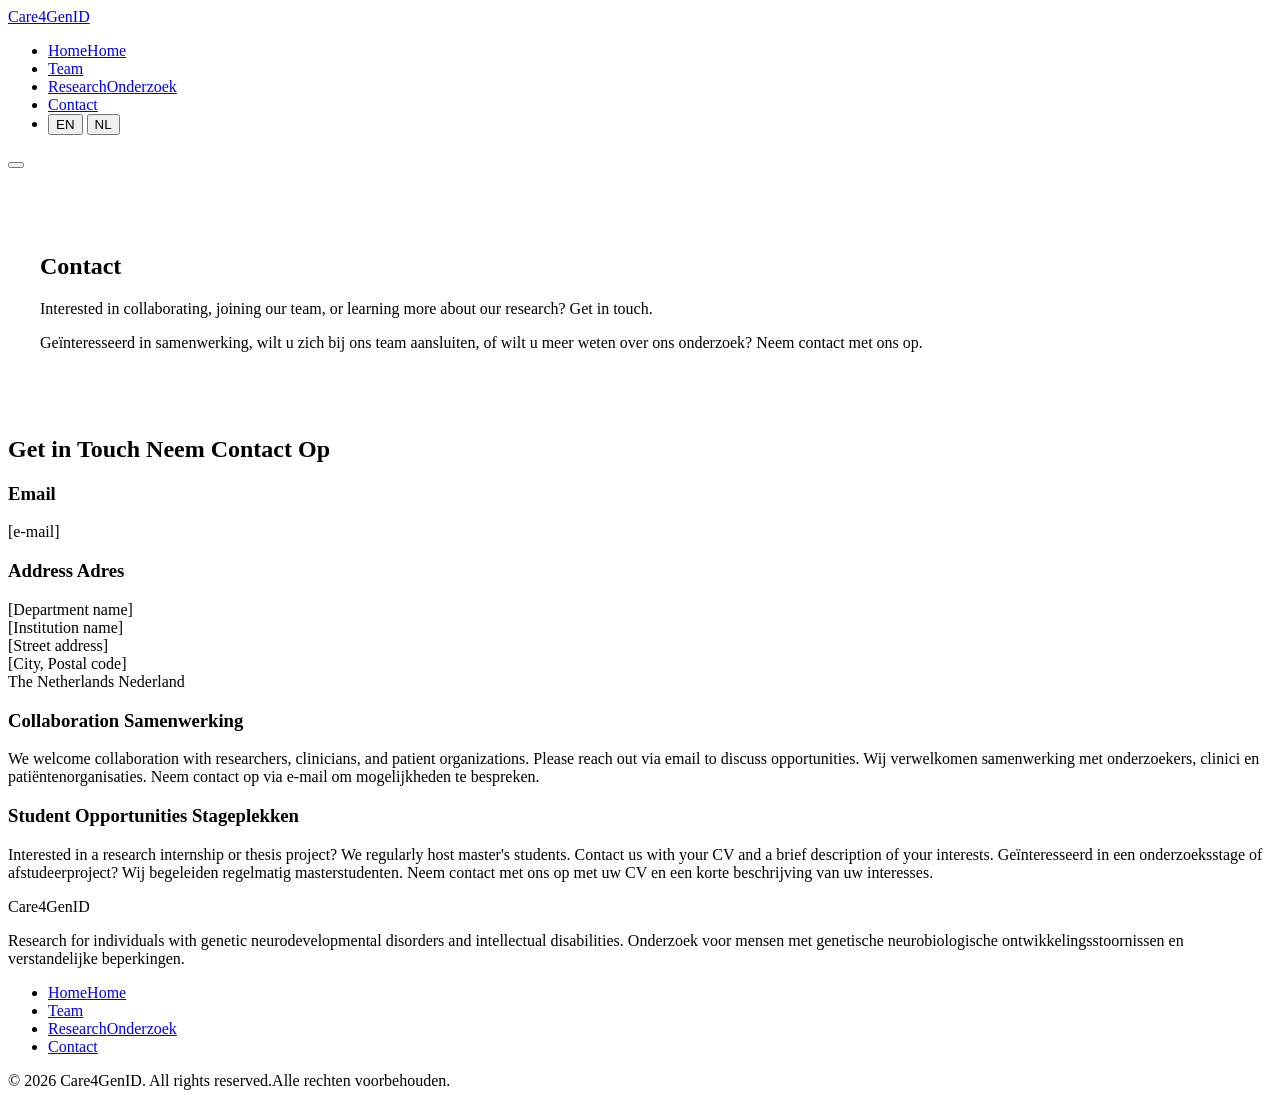
==== contact.html @ 9f11723e "contact.v2.html" ====
<!DOCTYPE html>
<html lang="en">
<head>
  <meta charset="UTF-8">
  <meta name="viewport" content="width=device-width, initial-scale=1.0">
  <title>Contact — Care4GenID</title>
  <link rel="stylesheet" href="style.css">
</head>
<body>

  <!-- NAVIGATION -->
  <nav class="navbar">
    <div class="nav-container">
      <a href="index.html" class="nav-logo">Care4<span>GenID</span></a>
      <ul class="nav-links">
        <li><a href="index.html"><span class="lang-en">Home</span><span class="lang-nl">Home</span></a></li>
        <li><a href="team.html">Team</a></li>
        <li><a href="research.html"><span class="lang-en">Research</span><span class="lang-nl">Onderzoek</span></a></li>
        <li><a href="contact.html" class="active">Contact</a></li>
        <li>
          <div class="lang-switch">
            <button data-lang="en" class="active">EN</button>
            <button data-lang="nl">NL</button>
          </div>
        </li>
      </ul>
      <button class="nav-toggle" aria-label="Toggle menu">
        <span></span><span></span><span></span>
      </button>
    </div>
  </nav>

  <main>
    <!-- HERO -->
    <section class="hero" style="padding: 4rem 2rem 3rem;">
      <div class="hero-content">
        <h1>Contact</h1>
        <p class="lang-en">Interested in collaborating, joining our team, or learning more about our research? Get in touch.</p>
        <p class="lang-nl">Geïnteresseerd in samenwerking, wilt u zich bij ons team aansluiten, of wilt u meer weten over ons onderzoek? Neem contact met ons op.</p>
      </div>
    </section>

    <!-- CONTACT CONTENT -->
    <section class="section">
      <div class="container">
        <div class="contact-grid">

          <!-- Contact details -->
          <div>
            <h2 class="section-title fade-in">
              <span class="lang-en">Get in Touch</span>
              <span class="lang-nl">Neem Contact Op</span>
            </h2>

            <div class="contact-info-block fade-in">
              <h3>Email</h3>
              <p>[e-mail]</p>
            </div>

            <div class="contact-info-block fade-in">
              <h3>
                <span class="lang-en">Address</span>
                <span class="lang-nl">Adres</span>
              </h3>
              <p>
                [Department name]<br>
                [Institution name]<br>
                [Street address]<br>
                [City, Postal code]<br>
                <span class="lang-en">The Netherlands</span>
                <span class="lang-nl">Nederland</span>
              </p>
            </div>

            <div class="contact-info-block fade-in">
              <h3>
                <span class="lang-en">Collaboration</span>
                <span class="lang-nl">Samenwerking</span>
              </h3>
              <p>
                <span class="lang-en">We welcome collaboration with researchers, clinicians, and patient organizations. Please reach out via email to discuss opportunities.</span>
                <span class="lang-nl">Wij verwelkomen samenwerking met onderzoekers, clinici en patiëntenorganisaties. Neem contact op via e-mail om mogelijkheden te bespreken.</span>
              </p>
            </div>

            <div class="contact-info-block fade-in">
              <h3>
                <span class="lang-en">Student Opportunities</span>
                <span class="lang-nl">Stageplekken</span>
              </h3>
              <p>
                <span class="lang-en">Interested in a research internship or thesis project? We regularly host master's students. Contact us with your CV and a brief description of your interests.</span>
                <span class="lang-nl">Geïnteresseerd in een onderzoeksstage of afstudeerproject? Wij begeleiden regelmatig masterstudenten. Neem contact met ons op met uw CV en een korte beschrijving van uw interesses.</span>
              </p>
            </div>
          </div>



        </div>
      </div>
    </section>
  </main>

  <!-- FOOTER -->
  <footer class="footer">
    <div class="footer-content">
      <div>
        <div class="footer-logo">Care4<span>GenID</span></div>
        <p>
          <span class="lang-en">Research for individuals with genetic neurodevelopmental disorders and intellectual disabilities.</span>
          <span class="lang-nl">Onderzoek voor mensen met genetische neurobiologische ontwikkelingsstoornissen en verstandelijke beperkingen.</span>
        </p>
      </div>
      <ul class="footer-links">
        <li><a href="index.html"><span class="lang-en">Home</span><span class="lang-nl">Home</span></a></li>
        <li><a href="team.html">Team</a></li>
        <li><a href="research.html"><span class="lang-en">Research</span><span class="lang-nl">Onderzoek</span></a></li>
        <li><a href="contact.html">Contact</a></li>
      </ul>
    </div>
    <div class="footer-bottom">
      <p>&copy; 2026 Care4GenID. <span class="lang-en">All rights reserved.</span><span class="lang-nl">Alle rechten voorbehouden.</span></p>
    </div>
  </footer>

  <script src="script.js"></script>
</body>
</html>
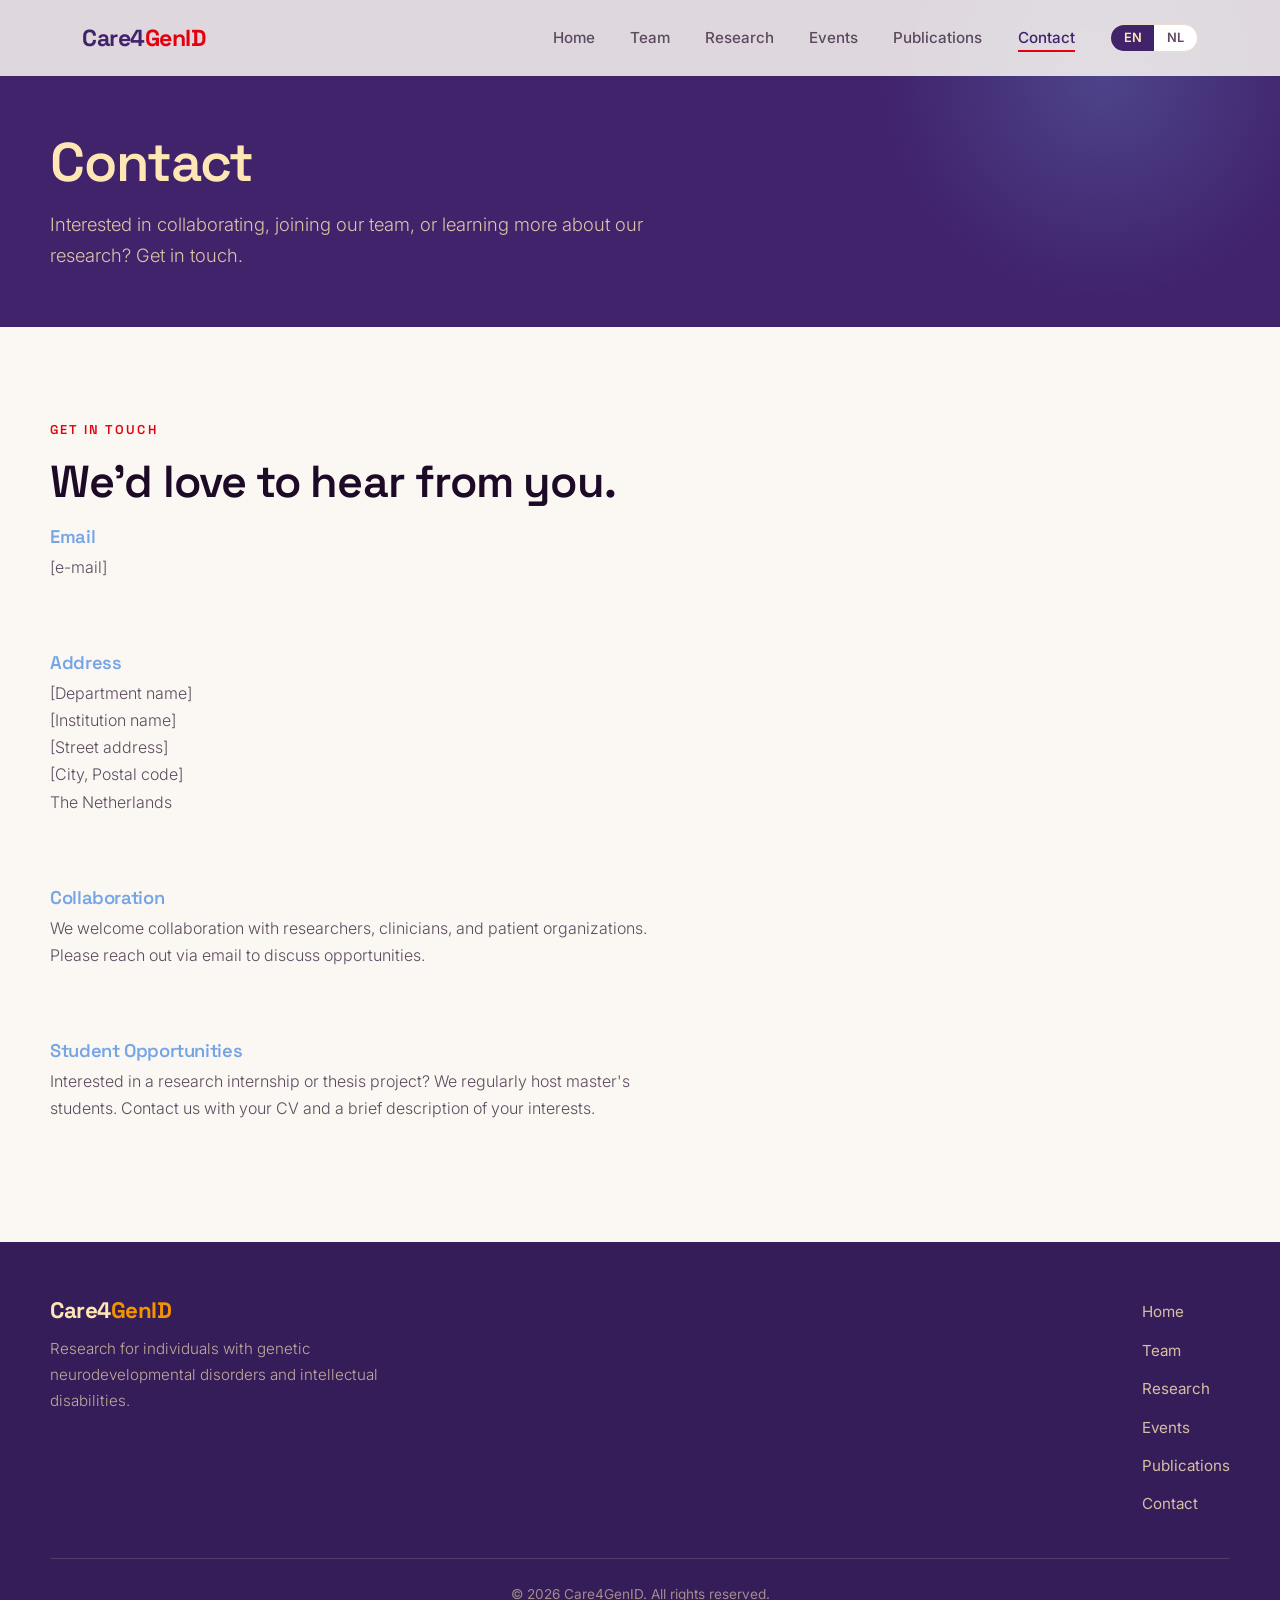
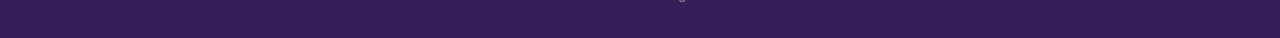
==== commit 025bd529: "Update contact.html" ====
--- a/contact.html
+++ b/contact.html
@@ -13,9 +13,11 @@
     <div class="nav-container">
       <a href="index.html" class="nav-logo">Care4<span>GenID</span></a>
       <ul class="nav-links">
-        <li><a href="index.html"><span class="lang-en">Home</span><span class="lang-nl">Home</span></a></li>
+        <li><a href="index.html">Home</a></li>
         <li><a href="team.html">Team</a></li>
         <li><a href="research.html"><span class="lang-en">Research</span><span class="lang-nl">Onderzoek</span></a></li>
+        <li><a href="events.html"><span class="lang-en">Events</span><span class="lang-nl">Evenementen</span></a></li>
+        <li><a href="publications.html"><span class="lang-en">Publications</span><span class="lang-nl">Publicaties</span></a></li>
         <li><a href="contact.html" class="active">Contact</a></li>
         <li>
           <div class="lang-switch">
@@ -31,8 +33,8 @@
   </nav>
 
   <main>
-    <!-- HERO -->
-    <section class="hero" style="padding: 4rem 2rem 3rem;">
+    <!-- PAGE HERO -->
+    <section class="page-hero">
       <div class="hero-content">
         <h1>Contact</h1>
         <p class="lang-en">Interested in collaborating, joining our team, or learning more about our research? Get in touch.</p>
@@ -43,60 +45,53 @@
     <!-- CONTACT CONTENT -->
     <section class="section">
       <div class="container">
+        <span class="eyebrow-dark lang-en">Get in Touch</span>
+        <span class="eyebrow-dark lang-nl">Neem Contact Op</span>
+        <h2 class="section-title lang-en">We'd love to hear from you.</h2>
+        <h2 class="section-title lang-nl">Wij horen graag van u.</h2>
+
         <div class="contact-grid">
-
-          <!-- Contact details -->
-          <div>
-            <h2 class="section-title fade-in">
-              <span class="lang-en">Get in Touch</span>
-              <span class="lang-nl">Neem Contact Op</span>
-            </h2>
-
-            <div class="contact-info-block fade-in">
-              <h3>Email</h3>
-              <p>[e-mail]</p>
-            </div>
-
-            <div class="contact-info-block fade-in">
-              <h3>
-                <span class="lang-en">Address</span>
-                <span class="lang-nl">Adres</span>
-              </h3>
-              <p>
-                [Department name]<br>
-                [Institution name]<br>
-                [Street address]<br>
-                [City, Postal code]<br>
-                <span class="lang-en">The Netherlands</span>
-                <span class="lang-nl">Nederland</span>
-              </p>
-            </div>
-
-            <div class="contact-info-block fade-in">
-              <h3>
-                <span class="lang-en">Collaboration</span>
-                <span class="lang-nl">Samenwerking</span>
-              </h3>
-              <p>
-                <span class="lang-en">We welcome collaboration with researchers, clinicians, and patient organizations. Please reach out via email to discuss opportunities.</span>
-                <span class="lang-nl">Wij verwelkomen samenwerking met onderzoekers, clinici en patiëntenorganisaties. Neem contact op via e-mail om mogelijkheden te bespreken.</span>
-              </p>
-            </div>
-
-            <div class="contact-info-block fade-in">
-              <h3>
-                <span class="lang-en">Student Opportunities</span>
-                <span class="lang-nl">Stageplekken</span>
-              </h3>
-              <p>
-                <span class="lang-en">Interested in a research internship or thesis project? We regularly host master's students. Contact us with your CV and a brief description of your interests.</span>
-                <span class="lang-nl">Geïnteresseerd in een onderzoeksstage of afstudeerproject? Wij begeleiden regelmatig masterstudenten. Neem contact met ons op met uw CV en een korte beschrijving van uw interesses.</span>
-              </p>
-            </div>
+          <div class="contact-info-block fade-in">
+            <h3>Email</h3>
+            <p>[e-mail]</p>
           </div>
 
+          <div class="contact-info-block fade-in">
+            <h3>
+              <span class="lang-en">Address</span>
+              <span class="lang-nl">Adres</span>
+            </h3>
+            <p>
+              [Department name]<br>
+              [Institution name]<br>
+              [Street address]<br>
+              [City, Postal code]<br>
+              <span class="lang-en">The Netherlands</span>
+              <span class="lang-nl">Nederland</span>
+            </p>
+          </div>
 
+          <div class="contact-info-block fade-in">
+            <h3>
+              <span class="lang-en">Collaboration</span>
+              <span class="lang-nl">Samenwerking</span>
+            </h3>
+            <p>
+              <span class="lang-en">We welcome collaboration with researchers, clinicians, and patient organizations. Please reach out via email to discuss opportunities.</span>
+              <span class="lang-nl">Wij verwelkomen samenwerking met onderzoekers, clinici en patiëntenorganisaties. Neem contact op via e-mail om mogelijkheden te bespreken.</span>
+            </p>
+          </div>
 
+          <div class="contact-info-block fade-in">
+            <h3>
+              <span class="lang-en">Student Opportunities</span>
+              <span class="lang-nl">Stageplekken</span>
+            </h3>
+            <p>
+              <span class="lang-en">Interested in a research internship or thesis project? We regularly host master's students. Contact us with your CV and a brief description of your interests.</span>
+              <span class="lang-nl">Geïnteresseerd in een onderzoeksstage of afstudeerproject? Wij begeleiden regelmatig masterstudenten. Neem contact met ons op met uw CV en een korte beschrijving van uw interesses.</span>
+            </p>
+          </div>
         </div>
       </div>
     </section>
@@ -113,9 +108,11 @@
         </p>
       </div>
       <ul class="footer-links">
-        <li><a href="index.html"><span class="lang-en">Home</span><span class="lang-nl">Home</span></a></li>
+        <li><a href="index.html">Home</a></li>
         <li><a href="team.html">Team</a></li>
         <li><a href="research.html"><span class="lang-en">Research</span><span class="lang-nl">Onderzoek</span></a></li>
+        <li><a href="events.html"><span class="lang-en">Events</span><span class="lang-nl">Evenementen</span></a></li>
+        <li><a href="publications.html"><span class="lang-en">Publications</span><span class="lang-nl">Publicaties</span></a></li>
         <li><a href="contact.html">Contact</a></li>
       </ul>
     </div>
--- a/style.css
+++ b/style.css
@@ -0,0 +1,555 @@
+/* ===== FONTS ===== */
+@import url('https://fonts.googleapis.com/css2?family=Space+Grotesk:wght@400;500;600;700&family=Inter:wght@300;400;500;600&display=swap');
+
+/* ===== VARIABLES ===== */
+:root {
+  --midnight: #40236B;
+  --plum: #351D59;
+  --wine: #4A2D7A;
+  --red: #E6000F;
+  --orange: #F29400;
+  --cream: #FEE7B5;
+  --blue: #75A5E7;
+  --blue-light: #65B5D5;
+
+  --bg: #fbf8f3;
+  --bg-soft: #f4ede2;
+  --surface: #ffffff;
+  --text: #1d0a26;
+  --text-soft: #5c4a5f;
+  --border: #e8ddd0;
+
+  --font-display: 'Space Grotesk', system-ui, sans-serif;
+  --font-body: 'Inter', system-ui, sans-serif;
+  --max-width: 1180px;
+  --nav-height: 76px;
+}
+
+*, *::before, *::after { margin: 0; padding: 0; box-sizing: border-box; }
+html { scroll-behavior: smooth; }
+
+body {
+  font-family: var(--font-body);
+  color: var(--text);
+  background: var(--bg);
+  line-height: 1.7;
+  font-size: 16px;
+  -webkit-font-smoothing: antialiased;
+}
+
+h1, h2, h3, h4, .nav-logo, .footer-logo {
+  font-family: var(--font-display);
+  letter-spacing: -0.02em;
+  line-height: 1.12;
+  font-weight: 600;
+}
+
+/* ===== LANGUAGE TOGGLE VISIBILITY ===== */
+[lang="nl"] .lang-en,
+[lang="en"] .lang-nl { display: none !important; }
+
+/* ===== NAV ===== */
+.navbar {
+  position: fixed;
+  top: 0; left: 0; right: 0;
+  height: var(--nav-height);
+  background: rgba(251, 248, 243, 0.85);
+  backdrop-filter: blur(12px);
+  -webkit-backdrop-filter: blur(12px);
+  border-bottom: 1px solid transparent;
+  z-index: 1000;
+  display: flex;
+  align-items: center;
+  transition: border-color 0.3s ease, background 0.3s ease;
+}
+.navbar.scrolled {
+  border-bottom-color: var(--border);
+}
+.nav-container {
+  max-width: var(--max-width);
+  width: 100%;
+  margin: 0 auto;
+  padding: 0 2rem;
+  display: flex;
+  align-items: center;
+  justify-content: space-between;
+}
+.nav-logo {
+  font-size: 1.45rem;
+  font-weight: 700;
+  color: var(--midnight);
+  text-decoration: none;
+}
+.nav-logo span { color: var(--red); }
+
+.nav-links {
+  display: flex;
+  align-items: center;
+  gap: 2.2rem;
+  list-style: none;
+}
+.nav-links a {
+  text-decoration: none;
+  color: var(--text-soft);
+  font-weight: 500;
+  font-size: 0.95rem;
+  transition: color 0.2s ease;
+  position: relative;
+}
+.nav-links a::after {
+  content: '';
+  position: absolute;
+  bottom: -5px; left: 0;
+  width: 0; height: 2px;
+  background: var(--red);
+  transition: width 0.25s ease;
+}
+.nav-links a:hover,
+.nav-links a.active { color: var(--midnight); }
+.nav-links a.active::after,
+.nav-links a:hover::after { width: 100%; }
+
+.lang-switch {
+  display: inline-flex;
+  border: 1px solid var(--border);
+  border-radius: 999px;
+  overflow: hidden;
+  background: var(--surface);
+}
+.lang-switch button {
+  border: none;
+  background: transparent;
+  padding: 0.35rem 0.8rem;
+  font-family: var(--font-body);
+  font-size: 0.8rem;
+  font-weight: 600;
+  color: var(--text-soft);
+  cursor: pointer;
+  transition: all 0.2s ease;
+}
+.lang-switch button.active {
+  background: var(--midnight);
+  color: var(--cream);
+}
+
+.nav-toggle {
+  display: none;
+  flex-direction: column;
+  gap: 5px;
+  background: none;
+  border: none;
+  cursor: pointer;
+  padding: 6px;
+}
+.nav-toggle span {
+  width: 26px; height: 2px;
+  background: var(--midnight);
+  border-radius: 2px;
+  transition: 0.3s;
+}
+
+/* ===== HERO (dark) ===== */
+.hero {
+  background: var(--midnight);
+  color: var(--cream);
+  padding: calc(var(--nav-height) + 2.5rem) 2rem 3rem;
+  position: relative;
+  overflow: hidden;
+}
+.hero-lead {
+  font-family: var(--font-display);
+  font-size: clamp(1.15rem, 2vw, 1.45rem) !important;
+  font-weight: 600;
+  line-height: 1.4;
+  color: var(--cream) !important;
+  max-width: 52ch;
+  margin-bottom: 1.4rem;
+}
+.hero-lead .accent { color: var(--orange); }
+.hero::before {
+  content: '';
+  position: absolute;
+  top: -30%; right: -10%;
+  width: 600px; height: 600px;
+  background: radial-gradient(circle, rgba(230,0,15,0.3), transparent 65%);
+  pointer-events: none;
+}
+.hero::after {
+  content: '';
+  position: absolute;
+  bottom: -40%; left: -15%;
+  width: 650px; height: 650px;
+  background: radial-gradient(circle, rgba(101,181,213,0.2), transparent 60%);
+  pointer-events: none;
+}
+.hero-content {
+  max-width: var(--max-width);
+  margin: 0 auto;
+  position: relative;
+  z-index: 1;
+}
+.hero h1 {
+  font-size: clamp(2.5rem, 6vw, 4.4rem);
+  font-weight: 700;
+  margin-bottom: 1.5rem;
+  max-width: 16ch;
+}
+.hero h1 .accent { color: var(--orange); }
+.hero p {
+  font-size: clamp(1.05rem, 2vw, 1.3rem);
+  color: rgba(254,231,181,0.82);
+  max-width: 60ch;
+  font-weight: 300;
+}
+.hero .eyebrow {
+  display: inline-block;
+  font-family: var(--font-display);
+  font-size: 0.82rem;
+  font-weight: 600;
+  letter-spacing: 0.16em;
+  text-transform: uppercase;
+  color: var(--orange);
+  margin-bottom: 1.5rem;
+}
+.hero-cta {
+  margin-top: 2.5rem;
+  display: flex;
+  gap: 1rem;
+  flex-wrap: wrap;
+}
+
+/* ===== BUTTONS ===== */
+.btn {
+  display: inline-block;
+  font-family: var(--font-display);
+  font-weight: 600;
+  font-size: 0.95rem;
+  padding: 0.85rem 1.8rem;
+  border-radius: 999px;
+  border: none;
+  cursor: pointer;
+  text-decoration: none;
+  transition: transform 0.2s ease, box-shadow 0.2s ease, background 0.2s ease;
+}
+.btn-primary {
+  background: var(--red);
+  color: #fff;
+}
+.btn-primary:hover {
+  background: var(--orange);
+  transform: translateY(-2px);
+  box-shadow: 0 10px 28px rgba(230,0,15,0.3);
+}
+.btn-ghost {
+  background: transparent;
+  color: var(--cream);
+  border: 1.5px solid rgba(254,231,181,0.4);
+}
+.btn-ghost:hover {
+  border-color: var(--cream);
+  transform: translateY(-2px);
+}
+
+/* ===== SECTIONS ===== */
+.section { padding: 5.5rem 2rem; }
+.section-dark {
+  background: var(--plum);
+  color: var(--cream);
+}
+.container { max-width: var(--max-width); margin: 0 auto; }
+
+.eyebrow-dark {
+  display: inline-block;
+  font-family: var(--font-display);
+  font-size: 0.8rem;
+  font-weight: 600;
+  letter-spacing: 0.16em;
+  text-transform: uppercase;
+  color: var(--red);
+  margin-bottom: 1rem;
+}
+.section-dark .eyebrow-dark { color: var(--orange); }
+
+.section-title {
+  font-size: clamp(1.9rem, 4vw, 2.8rem);
+  font-weight: 600;
+  margin-bottom: 1.2rem;
+  max-width: 22ch;
+}
+.section-intro {
+  font-size: 1.15rem;
+  color: var(--text-soft);
+  max-width: 60ch;
+  font-weight: 300;
+  margin-bottom: 3rem;
+}
+.section-dark .section-intro { color: rgba(254,231,181,0.8); }
+
+/* ===== WHO WE ARE (intro band) ===== */
+.intro-band {
+  background: var(--bg-soft);
+  padding: 5.5rem 2rem;
+}
+.intro-grid {
+  display: grid;
+  grid-template-columns: 0.85fr 1.15fr;
+  gap: 4rem;
+  align-items: start;
+}
+.intro-band .section-title { color: var(--midnight); }
+.intro-lead {
+  font-size: 1.3rem;
+  line-height: 1.6;
+  color: var(--text);
+  font-weight: 400;
+}
+.intro-lead .hl { color: var(--wine); font-weight: 600; }
+.intro-body p { margin-bottom: 1.2rem; color: var(--text-soft); }
+
+/* ===== MISSION (worded statements) ===== */
+.mission-list {
+  display: grid;
+  gap: 0;
+  margin-top: 1rem;
+}
+.mission-item {
+  display: grid;
+  grid-template-columns: auto 1fr;
+  gap: 2rem;
+  padding: 2.2rem 0;
+  border-top: 1px solid rgba(254,231,181,0.18);
+  align-items: baseline;
+}
+.mission-item:last-child { border-bottom: 1px solid rgba(254,231,181,0.18); }
+.mission-num {
+  font-family: var(--font-display);
+  font-size: 1.1rem;
+  font-weight: 600;
+  color: var(--orange);
+}
+.mission-item h3 {
+  font-size: 1.5rem;
+  margin-bottom: 0.6rem;
+  color: var(--cream);
+}
+.mission-item p {
+  color: rgba(254,231,181,0.78);
+  font-weight: 300;
+  max-width: 60ch;
+}
+
+/* ===== RESEARCH THEME CARDS ===== */
+.theme-grid {
+  display: grid;
+  grid-template-columns: repeat(auto-fit, minmax(280px, 1fr));
+  gap: 1.8rem;
+}
+.theme-card {
+  background: var(--surface);
+  border: 1px solid var(--border);
+  border-radius: 18px;
+  overflow: hidden;
+  transition: transform 0.3s ease, box-shadow 0.3s ease, border-color 0.3s ease;
+}
+.theme-card:hover {
+  transform: translateY(-6px);
+  box-shadow: 0 18px 44px rgba(64,35,107,0.12);
+  border-color: transparent;
+}
+.theme-art {
+  height: 170px;
+  width: 100%;
+  display: block;
+}
+.theme-body { padding: 1.6rem 1.7rem 1.9rem; }
+.theme-body h3 {
+  font-size: 1.3rem;
+  margin-bottom: 0.7rem;
+  color: var(--midnight);
+}
+.theme-body p {
+  color: var(--text-soft);
+  font-size: 0.97rem;
+  font-weight: 300;
+}
+
+/* ===== GENERIC PAGE HERO (smaller) ===== */
+.page-hero {
+  background: var(--midnight);
+  color: var(--cream);
+  padding: calc(var(--nav-height) + 3.5rem) 2rem 3.5rem;
+  position: relative;
+  overflow: hidden;
+}
+.page-hero::before {
+  content: '';
+  position: absolute;
+  top: -50%; right: -5%;
+  width: 480px; height: 480px;
+  background: radial-gradient(circle, rgba(117,165,231,0.25), transparent 65%);
+  pointer-events: none;
+}
+.page-hero .hero-content { position: relative; z-index: 1; }
+.page-hero h1 {
+  font-size: clamp(2.2rem, 5vw, 3.4rem);
+  margin-bottom: 1rem;
+}
+.page-hero p {
+  font-size: 1.15rem;
+  color: rgba(254,231,181,0.82);
+  max-width: 58ch;
+  font-weight: 300;
+}
+
+/* ===== TEAM ===== */
+.team-grid {
+  display: grid;
+  grid-template-columns: repeat(auto-fit, minmax(220px, 1fr));
+  gap: 2rem;
+}
+.team-card {
+  text-align: center;
+}
+.team-avatar {
+  width: 130px; height: 130px;
+  margin: 0 auto 1.2rem;
+  border-radius: 50%;
+  background: linear-gradient(135deg, var(--midnight), var(--blue));
+  display: flex;
+  align-items: center;
+  justify-content: center;
+  font-family: var(--font-display);
+  font-size: 2.3rem;
+  font-weight: 600;
+  color: var(--cream);
+}
+.team-card h3 { font-size: 1.25rem; color: var(--midnight); margin-bottom: 0.3rem; }
+.team-role { color: var(--red); font-weight: 500; font-size: 0.95rem; margin-bottom: 0.6rem; }
+.team-card p { color: var(--text-soft); font-size: 0.92rem; font-weight: 300; }
+
+/* ===== RESEARCH PAGE DETAIL ROWS ===== */
+.research-row {
+  display: grid;
+  grid-template-columns: 220px 1fr;
+  gap: 3rem;
+  padding: 3rem 0;
+  border-top: 1px solid var(--border);
+  align-items: center;
+}
+.research-row:first-of-type { border-top: none; }
+.research-row .r-art {
+  width: 100%;
+  height: 180px;
+  border-radius: 16px;
+}
+.research-row h3 { font-size: 1.55rem; color: var(--midnight); margin-bottom: 0.8rem; }
+.research-row p { color: var(--text-soft); font-weight: 300; }
+
+/* ===== CONTACT ===== */
+.contact-grid {
+  display: grid;
+  grid-template-columns: 1fr;
+  gap: 2.5rem;
+  max-width: 640px;
+}
+.contact-info-block { margin-bottom: 2rem; }
+.contact-info-block h3 {
+  font-size: 1.15rem;
+  color: var(--blue);
+  margin-bottom: 0.4rem;
+}
+.contact-info-block p { color: var(--text-soft); font-weight: 300; }
+.contact-info-block a { color: var(--red); text-decoration: none; }
+.contact-info-block a:hover { text-decoration: underline; }
+
+/* ===== CTA BAND ===== */
+.cta-band {
+  background: var(--midnight);
+  color: var(--cream);
+  text-align: center;
+  padding: 5rem 2rem;
+  position: relative;
+  overflow: hidden;
+}
+.cta-band::before {
+  content: '';
+  position: absolute;
+  top: 50%; left: 50%;
+  transform: translate(-50%,-50%);
+  width: 700px; height: 700px;
+  background: radial-gradient(circle, rgba(242,148,0,0.15), transparent 60%);
+  pointer-events: none;
+}
+.cta-band .container { position: relative; z-index: 1; }
+.cta-band h2 { font-size: clamp(1.8rem, 4vw, 2.6rem); margin-bottom: 1rem; }
+.cta-band p { color: rgba(254,231,181,0.8); max-width: 50ch; margin: 0 auto 2rem; font-weight: 300; }
+
+/* ===== FOOTER ===== */
+.footer {
+  background: var(--plum);
+  color: var(--cream);
+  padding: 3.5rem 2rem 2rem;
+}
+.footer-content {
+  max-width: var(--max-width);
+  margin: 0 auto;
+  display: flex;
+  justify-content: space-between;
+  gap: 3rem;
+  flex-wrap: wrap;
+  padding-bottom: 2.5rem;
+  border-bottom: 1px solid rgba(254,231,181,0.15);
+}
+.footer-logo { font-size: 1.4rem; font-weight: 700; margin-bottom: 0.8rem; }
+.footer-logo span { color: var(--orange); }
+.footer-content > div:first-child p {
+  color: rgba(254,231,181,0.7);
+  max-width: 40ch;
+  font-weight: 300;
+  font-size: 0.95rem;
+}
+.footer-links { list-style: none; display: flex; flex-direction: column; gap: 0.7rem; }
+.footer-links a {
+  color: rgba(254,231,181,0.8);
+  text-decoration: none;
+  font-size: 0.95rem;
+  transition: color 0.2s ease;
+}
+.footer-links a:hover { color: var(--orange); }
+.footer-bottom {
+  max-width: var(--max-width);
+  margin: 0 auto;
+  padding-top: 1.5rem;
+  text-align: center;
+}
+.footer-bottom p { color: rgba(254,231,181,0.55); font-size: 0.85rem; }
+
+/* ===== FADE-IN ===== */
+.fade-in {
+  opacity: 0;
+  transform: translateY(24px);
+  transition: opacity 0.6s ease, transform 0.6s ease;
+}
+.fade-in.visible { opacity: 1; transform: translateY(0); }
+
+/* ===== RESPONSIVE ===== */
+@media (max-width: 860px) {
+  .nav-links {
+    position: fixed;
+    top: var(--nav-height); left: 0; right: 0;
+    background: var(--surface);
+    flex-direction: column;
+    align-items: flex-start;
+    gap: 1.4rem;
+    padding: 2rem;
+    border-bottom: 1px solid var(--border);
+    transform: translateY(-120%);
+    transition: transform 0.3s ease;
+  }
+  .nav-links.open { transform: translateY(0); }
+  .nav-toggle { display: flex; }
+  .intro-grid { grid-template-columns: 1fr; gap: 2.5rem; }
+  .research-row { grid-template-columns: 1fr; gap: 1.5rem; }
+  .research-row .r-art { height: 150px; }
+  .mission-item { grid-template-columns: 1fr; gap: 0.5rem; }
+}
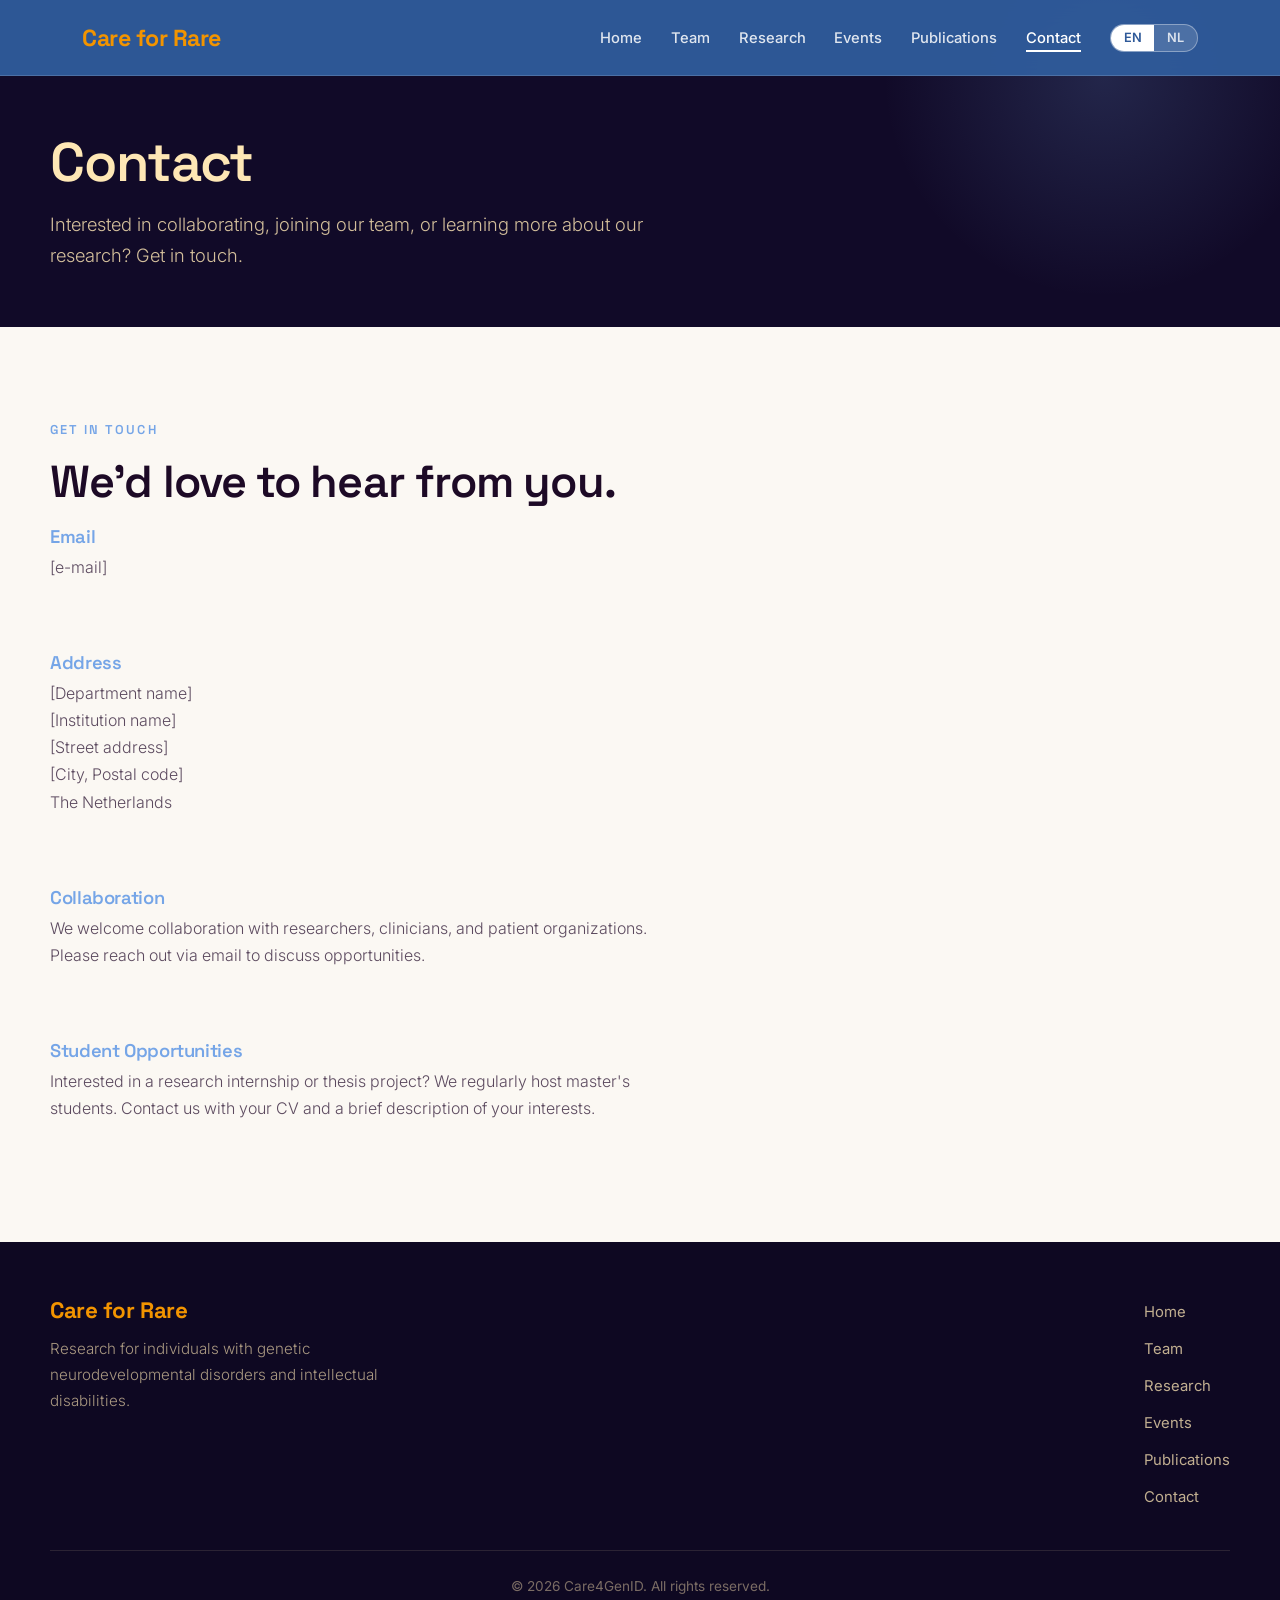
==== commit 86628a9d: "Update contact.html" ====
--- a/contact.html
+++ b/contact.html
@@ -11,7 +11,7 @@
   <!-- NAVIGATION -->
   <nav class="navbar">
     <div class="nav-container">
-      <a href="index.html" class="nav-logo">Care4<span>GenID</span></a>
+      <a href="index.html" class="nav-logo"><span class="lang-en">Care for <span class="accent">Rare</span></span><span class="lang-nl">Zorg voor <span class="accent">zeldzaam</span></span></a>
       <ul class="nav-links">
         <li><a href="index.html">Home</a></li>
         <li><a href="team.html">Team</a></li>
@@ -101,7 +101,7 @@
   <footer class="footer">
     <div class="footer-content">
       <div>
-        <div class="footer-logo">Care4<span>GenID</span></div>
+        <div class="footer-logo"><span class="lang-en">Care for <span class="accent">Rare</span></span><span class="lang-nl">Zorg voor <span class="accent">zeldzaam</span></span></div>
         <p>
           <span class="lang-en">Research for individuals with genetic neurodevelopmental disorders and intellectual disabilities.</span>
           <span class="lang-nl">Onderzoek voor mensen met genetische neurobiologische ontwikkelingsstoornissen en verstandelijke beperkingen.</span>
--- a/style.css
+++ b/style.css
@@ -3,9 +3,9 @@
 
 /* ===== VARIABLES ===== */
 :root {
-  --midnight: #40236B;
-  --plum: #351D59;
-  --wine: #4A2D7A;
+  --midnight: #110A28;
+  --plum: #0E0822;
+  --wine: #1C1040;
   --red: #E6000F;
   --orange: #F29400;
   --cream: #FEE7B5;
@@ -53,17 +53,17 @@
   position: fixed;
   top: 0; left: 0; right: 0;
   height: var(--nav-height);
-  background: rgba(251, 248, 243, 0.85);
+  background: rgba(47, 90, 153, 0.97);
   backdrop-filter: blur(12px);
   -webkit-backdrop-filter: blur(12px);
-  border-bottom: 1px solid transparent;
+  border-bottom: 1px solid rgba(255,255,255,0.15);
   z-index: 1000;
   display: flex;
   align-items: center;
   transition: border-color 0.3s ease, background 0.3s ease;
 }
 .navbar.scrolled {
-  border-bottom-color: var(--border);
+  border-bottom-color: rgba(255,255,255,0.25);
 }
 .nav-container {
   max-width: var(--max-width);
@@ -77,22 +77,22 @@
 .nav-logo {
   font-size: 1.45rem;
   font-weight: 700;
-  color: var(--midnight);
+  color: #fff;
   text-decoration: none;
 }
-.nav-logo span { color: var(--red); }
+.nav-logo span { color: var(--orange); }
 
 .nav-links {
   display: flex;
   align-items: center;
-  gap: 2.2rem;
+  gap: 1.8rem;
   list-style: none;
 }
 .nav-links a {
   text-decoration: none;
-  color: var(--text-soft);
+  color: rgba(255,255,255,0.85);
   font-weight: 500;
-  font-size: 0.95rem;
+  font-size: 0.92rem;
   transition: color 0.2s ease;
   position: relative;
 }
@@ -101,20 +101,20 @@
   position: absolute;
   bottom: -5px; left: 0;
   width: 0; height: 2px;
-  background: var(--red);
+  background: #fff;
   transition: width 0.25s ease;
 }
 .nav-links a:hover,
-.nav-links a.active { color: var(--midnight); }
+.nav-links a.active { color: #fff; }
 .nav-links a.active::after,
 .nav-links a:hover::after { width: 100%; }
 
 .lang-switch {
   display: inline-flex;
-  border: 1px solid var(--border);
+  border: 1px solid rgba(255,255,255,0.35);
   border-radius: 999px;
   overflow: hidden;
-  background: var(--surface);
+  background: rgba(255,255,255,0.15);
 }
 .lang-switch button {
   border: none;
@@ -123,13 +123,13 @@
   font-family: var(--font-body);
   font-size: 0.8rem;
   font-weight: 600;
-  color: var(--text-soft);
+  color: rgba(255,255,255,0.8);
   cursor: pointer;
   transition: all 0.2s ease;
 }
 .lang-switch button.active {
-  background: var(--midnight);
-  color: var(--cream);
+  background: #fff;
+  color: #2F5A99;
 }
 
 .nav-toggle {
@@ -143,7 +143,7 @@
 }
 .nav-toggle span {
   width: 26px; height: 2px;
-  background: var(--midnight);
+  background: #fff;
   border-radius: 2px;
   transition: 0.3s;
 }
@@ -171,7 +171,7 @@
   position: absolute;
   top: -30%; right: -10%;
   width: 600px; height: 600px;
-  background: radial-gradient(circle, rgba(230,0,15,0.3), transparent 65%);
+  background: radial-gradient(circle, rgba(117,165,231,0.2), transparent 65%);
   pointer-events: none;
 }
 .hero::after {
@@ -179,7 +179,7 @@
   position: absolute;
   bottom: -40%; left: -15%;
   width: 650px; height: 650px;
-  background: radial-gradient(circle, rgba(101,181,213,0.2), transparent 60%);
+  background: radial-gradient(circle, rgba(101,181,213,0.15), transparent 60%);
   pointer-events: none;
 }
 .hero-content {
@@ -238,7 +238,7 @@
 .btn-primary:hover {
   background: var(--orange);
   transform: translateY(-2px);
-  box-shadow: 0 10px 28px rgba(230,0,15,0.3);
+  box-shadow: 0 10px 28px rgba(230,0,15,0.25);
 }
 .btn-ghost {
   background: transparent;
@@ -247,6 +247,16 @@
 }
 .btn-ghost:hover {
   border-color: var(--cream);
+  transform: translateY(-2px);
+}
+.btn-outline {
+  background: transparent;
+  color: var(--blue);
+  border: 1.5px solid var(--blue);
+}
+.btn-outline:hover {
+  background: var(--blue);
+  color: #fff;
   transform: translateY(-2px);
 }
 
@@ -265,7 +275,7 @@
   font-weight: 600;
   letter-spacing: 0.16em;
   text-transform: uppercase;
-  color: var(--red);
+  color: var(--blue);
   margin-bottom: 1rem;
 }
 .section-dark .eyebrow-dark { color: var(--orange); }
@@ -303,8 +313,58 @@
   color: var(--text);
   font-weight: 400;
 }
-.intro-lead .hl { color: var(--wine); font-weight: 600; }
+.intro-lead .hl { color: var(--blue); font-weight: 600; }
 .intro-body p { margin-bottom: 1.2rem; color: var(--text-soft); }
+
+/* ===== RESEARCH THEME CARDS (home + research page) ===== */
+.theme-grid {
+  display: grid;
+  grid-template-columns: repeat(auto-fit, minmax(240px, 1fr));
+  gap: 1.8rem;
+  margin-top: 2.5rem;
+}
+.theme-card {
+  background: var(--surface);
+  border: 1px solid var(--border);
+  border-radius: 18px;
+  padding: 2rem 1.7rem 2.2rem;
+  text-align: center;
+  transition: transform 0.3s ease, box-shadow 0.3s ease, border-color 0.3s ease;
+}
+.theme-card:hover {
+  transform: translateY(-6px);
+  box-shadow: 0 18px 44px rgba(17,10,40,0.10);
+  border-color: transparent;
+}
+.theme-icon {
+  font-size: 2.8rem;
+  margin-bottom: 1rem;
+  display: block;
+}
+.theme-card h3 {
+  font-size: 1.15rem;
+  margin-bottom: 0.6rem;
+  color: var(--midnight);
+}
+.theme-card p {
+  color: var(--text-soft);
+  font-size: 0.93rem;
+  font-weight: 300;
+}
+.theme-card .tag {
+  display: inline-block;
+  font-size: 0.72rem;
+  font-weight: 600;
+  letter-spacing: 0.06em;
+  text-transform: uppercase;
+  padding: 0.25rem 0.7rem;
+  border-radius: 999px;
+  margin-top: 0.8rem;
+}
+.tag-blue { background: rgba(117,165,231,0.15); color: var(--blue); }
+.tag-orange { background: rgba(242,148,0,0.15); color: var(--orange); }
+.tag-red { background: rgba(230,0,15,0.12); color: var(--red); }
+.tag-teal { background: rgba(101,181,213,0.15); color: var(--blue-light); }
 
 /* ===== MISSION (worded statements) ===== */
 .mission-list {
@@ -338,41 +398,6 @@
   max-width: 60ch;
 }
 
-/* ===== RESEARCH THEME CARDS ===== */
-.theme-grid {
-  display: grid;
-  grid-template-columns: repeat(auto-fit, minmax(280px, 1fr));
-  gap: 1.8rem;
-}
-.theme-card {
-  background: var(--surface);
-  border: 1px solid var(--border);
-  border-radius: 18px;
-  overflow: hidden;
-  transition: transform 0.3s ease, box-shadow 0.3s ease, border-color 0.3s ease;
-}
-.theme-card:hover {
-  transform: translateY(-6px);
-  box-shadow: 0 18px 44px rgba(64,35,107,0.12);
-  border-color: transparent;
-}
-.theme-art {
-  height: 170px;
-  width: 100%;
-  display: block;
-}
-.theme-body { padding: 1.6rem 1.7rem 1.9rem; }
-.theme-body h3 {
-  font-size: 1.3rem;
-  margin-bottom: 0.7rem;
-  color: var(--midnight);
-}
-.theme-body p {
-  color: var(--text-soft);
-  font-size: 0.97rem;
-  font-weight: 300;
-}
-
 /* ===== GENERIC PAGE HERO (smaller) ===== */
 .page-hero {
   background: var(--midnight);
@@ -386,7 +411,7 @@
   position: absolute;
   top: -50%; right: -5%;
   width: 480px; height: 480px;
-  background: radial-gradient(circle, rgba(117,165,231,0.25), transparent 65%);
+  background: radial-gradient(circle, rgba(117,165,231,0.18), transparent 65%);
   pointer-events: none;
 }
 .page-hero .hero-content { position: relative; z-index: 1; }
@@ -401,6 +426,57 @@
   font-weight: 300;
 }
 
+/* ===== RESEARCH PAGE DETAIL ROWS ===== */
+.research-row {
+  display: grid;
+  grid-template-columns: 100px 1fr;
+  gap: 2.5rem;
+  padding: 3rem 0;
+  border-top: 1px solid var(--border);
+  align-items: start;
+}
+.research-row:first-of-type { border-top: none; }
+.research-icon {
+  width: 90px;
+  height: 90px;
+  border-radius: 20px;
+  display: flex;
+  align-items: center;
+  justify-content: center;
+  font-size: 2.6rem;
+  flex-shrink: 0;
+}
+.research-icon.bg-blue { background: rgba(117,165,231,0.15); }
+.research-icon.bg-orange { background: rgba(242,148,0,0.13); }
+.research-icon.bg-red { background: rgba(230,0,15,0.10); }
+.research-icon.bg-teal { background: rgba(101,181,213,0.13); }
+.research-row h3 { font-size: 1.45rem; color: var(--midnight); margin-bottom: 0.7rem; }
+.research-row p { color: var(--text-soft); font-weight: 300; margin-bottom: 0.6rem; }
+
+/* ===== TRIALS LIST ===== */
+.trials-list {
+  list-style: none;
+  margin-top: 1rem;
+  display: grid;
+  gap: 0.6rem;
+}
+.trials-list li {
+  display: flex;
+  align-items: center;
+  gap: 0.7rem;
+  padding: 0.7rem 1rem;
+  background: var(--bg-soft);
+  border-radius: 10px;
+  font-weight: 400;
+  color: var(--text);
+  font-size: 0.95rem;
+}
+.trials-list li::before {
+  content: '●';
+  color: var(--orange);
+  font-size: 0.6rem;
+}
+
 /* ===== TEAM ===== */
 .team-grid {
   display: grid;
@@ -424,26 +500,8 @@
   color: var(--cream);
 }
 .team-card h3 { font-size: 1.25rem; color: var(--midnight); margin-bottom: 0.3rem; }
-.team-role { color: var(--red); font-weight: 500; font-size: 0.95rem; margin-bottom: 0.6rem; }
+.team-role { color: var(--blue); font-weight: 500; font-size: 0.95rem; margin-bottom: 0.6rem; }
 .team-card p { color: var(--text-soft); font-size: 0.92rem; font-weight: 300; }
-
-/* ===== RESEARCH PAGE DETAIL ROWS ===== */
-.research-row {
-  display: grid;
-  grid-template-columns: 220px 1fr;
-  gap: 3rem;
-  padding: 3rem 0;
-  border-top: 1px solid var(--border);
-  align-items: center;
-}
-.research-row:first-of-type { border-top: none; }
-.research-row .r-art {
-  width: 100%;
-  height: 180px;
-  border-radius: 16px;
-}
-.research-row h3 { font-size: 1.55rem; color: var(--midnight); margin-bottom: 0.8rem; }
-.research-row p { color: var(--text-soft); font-weight: 300; }
 
 /* ===== CONTACT ===== */
 .contact-grid {
@@ -459,8 +517,62 @@
   margin-bottom: 0.4rem;
 }
 .contact-info-block p { color: var(--text-soft); font-weight: 300; }
-.contact-info-block a { color: var(--red); text-decoration: none; }
+.contact-info-block a { color: var(--orange); text-decoration: none; font-weight: 500; }
 .contact-info-block a:hover { text-decoration: underline; }
+
+/* ===== EVENTS & PUBLICATIONS ===== */
+.event-list, .pub-list {
+  display: grid;
+  gap: 1.6rem;
+  margin-top: 2rem;
+}
+.event-card, .pub-card {
+  background: var(--surface);
+  border: 1px solid var(--border);
+  border-radius: 16px;
+  padding: 2rem 2.2rem;
+  transition: transform 0.3s ease, box-shadow 0.3s ease;
+}
+.event-card:hover, .pub-card:hover {
+  transform: translateY(-4px);
+  box-shadow: 0 14px 36px rgba(17,10,40,0.08);
+}
+.event-date, .pub-meta {
+  font-family: var(--font-display);
+  font-size: 0.78rem;
+  font-weight: 600;
+  letter-spacing: 0.1em;
+  text-transform: uppercase;
+  color: var(--orange);
+  margin-bottom: 0.5rem;
+}
+.event-card h3, .pub-card h3 {
+  font-size: 1.3rem;
+  color: var(--midnight);
+  margin-bottom: 0.5rem;
+}
+.event-card p, .pub-card p {
+  color: var(--text-soft);
+  font-weight: 300;
+  font-size: 0.97rem;
+}
+.event-tag {
+  display: inline-block;
+  font-size: 0.72rem;
+  font-weight: 600;
+  letter-spacing: 0.05em;
+  text-transform: uppercase;
+  padding: 0.2rem 0.65rem;
+  border-radius: 999px;
+  background: rgba(101,181,213,0.15);
+  color: var(--blue-light);
+  margin-top: 0.8rem;
+}
+.pub-card .pub-journal {
+  color: var(--blue);
+  font-weight: 500;
+  font-size: 0.9rem;
+}
 
 /* ===== CTA BAND ===== */
 .cta-band {
@@ -477,7 +589,7 @@
   top: 50%; left: 50%;
   transform: translate(-50%,-50%);
   width: 700px; height: 700px;
-  background: radial-gradient(circle, rgba(242,148,0,0.15), transparent 60%);
+  background: radial-gradient(circle, rgba(242,148,0,0.12), transparent 60%);
   pointer-events: none;
 }
 .cta-band .container { position: relative; z-index: 1; }
@@ -498,21 +610,21 @@
   gap: 3rem;
   flex-wrap: wrap;
   padding-bottom: 2.5rem;
-  border-bottom: 1px solid rgba(254,231,181,0.15);
+  border-bottom: 1px solid rgba(254,231,181,0.12);
 }
 .footer-logo { font-size: 1.4rem; font-weight: 700; margin-bottom: 0.8rem; }
 .footer-logo span { color: var(--orange); }
 .footer-content > div:first-child p {
-  color: rgba(254,231,181,0.7);
+  color: rgba(254,231,181,0.65);
   max-width: 40ch;
   font-weight: 300;
   font-size: 0.95rem;
 }
-.footer-links { list-style: none; display: flex; flex-direction: column; gap: 0.7rem; }
+.footer-links { list-style: none; display: flex; flex-direction: column; gap: 0.6rem; }
 .footer-links a {
-  color: rgba(254,231,181,0.8);
+  color: rgba(254,231,181,0.75);
   text-decoration: none;
-  font-size: 0.95rem;
+  font-size: 0.93rem;
   transition: color 0.2s ease;
 }
 .footer-links a:hover { color: var(--orange); }
@@ -522,7 +634,7 @@
   padding-top: 1.5rem;
   text-align: center;
 }
-.footer-bottom p { color: rgba(254,231,181,0.55); font-size: 0.85rem; }
+.footer-bottom p { color: rgba(254,231,181,0.45); font-size: 0.85rem; }
 
 /* ===== FADE-IN ===== */
 .fade-in {
@@ -537,19 +649,23 @@
   .nav-links {
     position: fixed;
     top: var(--nav-height); left: 0; right: 0;
-    background: var(--surface);
+    background: #2F5A99;
     flex-direction: column;
     align-items: flex-start;
     gap: 1.4rem;
     padding: 2rem;
-    border-bottom: 1px solid var(--border);
+    border-bottom: 1px solid rgba(255,255,255,0.2);
     transform: translateY(-120%);
     transition: transform 0.3s ease;
   }
   .nav-links.open { transform: translateY(0); }
   .nav-toggle { display: flex; }
   .intro-grid { grid-template-columns: 1fr; gap: 2.5rem; }
-  .research-row { grid-template-columns: 1fr; gap: 1.5rem; }
-  .research-row .r-art { height: 150px; }
+  .research-row { grid-template-columns: 1fr; gap: 1.2rem; }
+  .research-icon { width: 70px; height: 70px; font-size: 2rem; }
   .mission-item { grid-template-columns: 1fr; gap: 0.5rem; }
-}
+  .theme-grid { grid-template-columns: 1fr 1fr; }
+}
+@media (max-width: 500px) {
+  .theme-grid { grid-template-columns: 1fr; }
+}
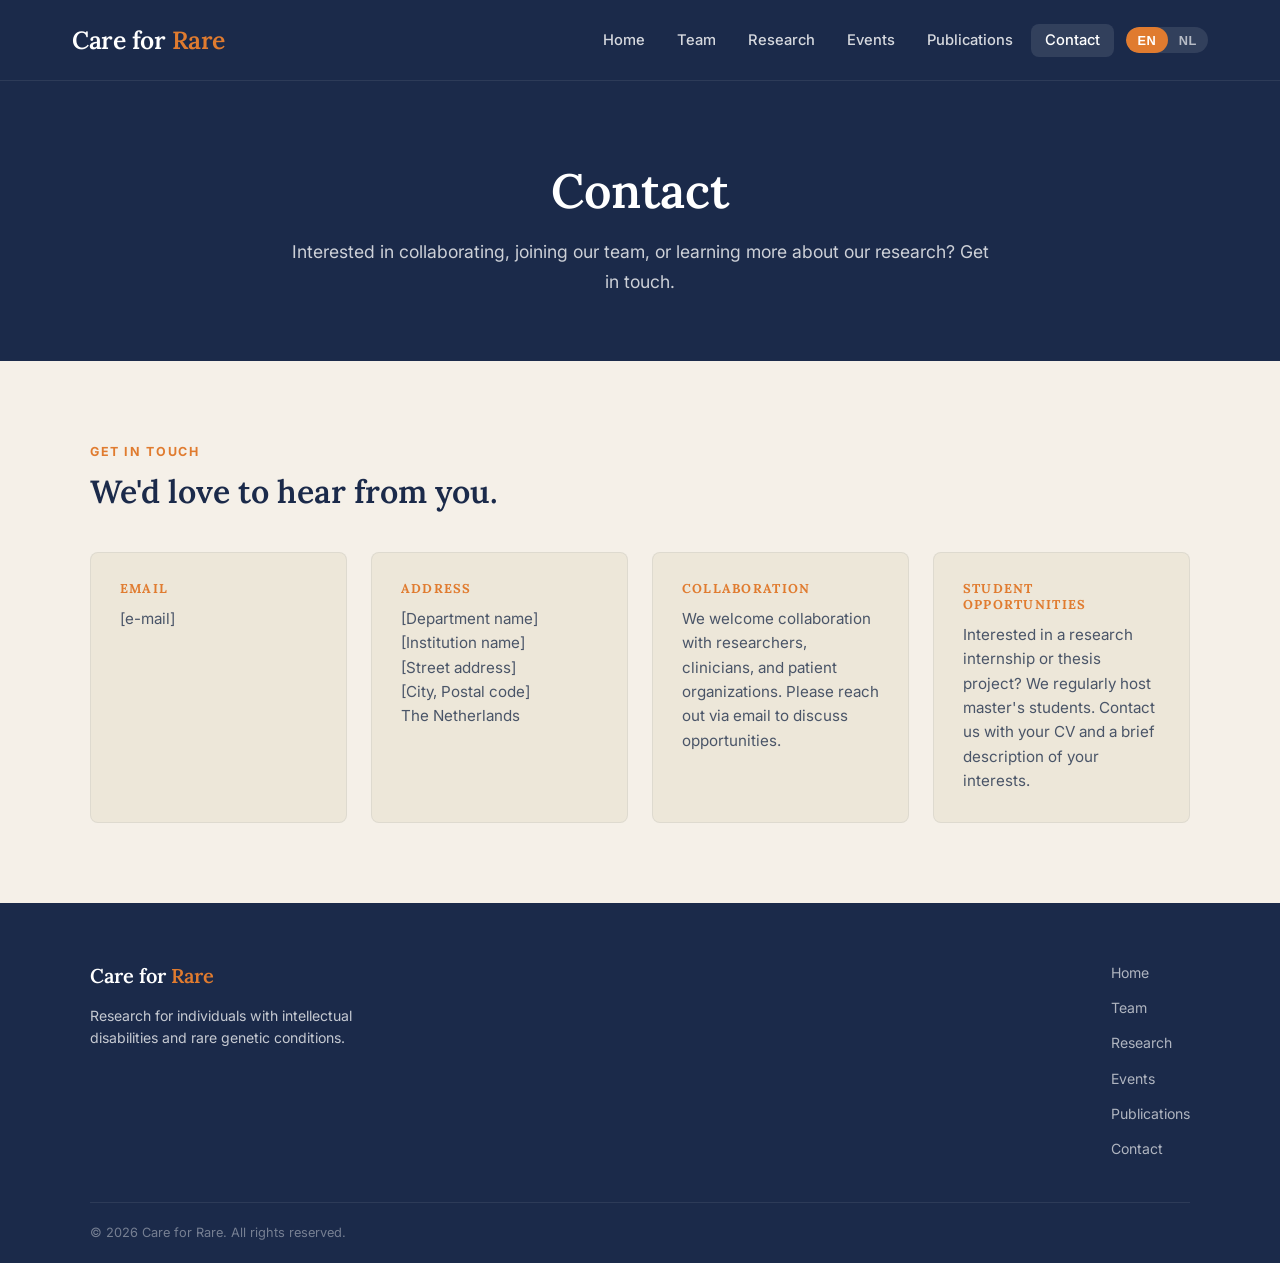
==== commit 93d01755: "Update contact.html" ====
--- a/contact.html
+++ b/contact.html
@@ -3,7 +3,7 @@
 <head>
   <meta charset="UTF-8">
   <meta name="viewport" content="width=device-width, initial-scale=1.0">
-  <title>Contact — Care4GenID</title>
+  <title>Contact — Care for Rare</title>
   <link rel="stylesheet" href="style.css">
 </head>
 <body>
@@ -45,8 +45,8 @@
     <!-- CONTACT CONTENT -->
     <section class="section">
       <div class="container">
-        <span class="eyebrow-dark lang-en">Get in Touch</span>
-        <span class="eyebrow-dark lang-nl">Neem Contact Op</span>
+        <span class="eyebrow-dark lang-en">Get in touch</span>
+        <span class="eyebrow-dark lang-nl">Neem contact op</span>
         <h2 class="section-title lang-en">We'd love to hear from you.</h2>
         <h2 class="section-title lang-nl">Wij horen graag van u.</h2>
 
@@ -84,7 +84,7 @@
 
           <div class="contact-info-block fade-in">
             <h3>
-              <span class="lang-en">Student Opportunities</span>
+              <span class="lang-en">Student opportunities</span>
               <span class="lang-nl">Stageplekken</span>
             </h3>
             <p>
@@ -103,8 +103,8 @@
       <div>
         <div class="footer-logo"><span class="lang-en">Care for <span class="accent">Rare</span></span><span class="lang-nl">Zorg voor <span class="accent">zeldzaam</span></span></div>
         <p>
-          <span class="lang-en">Research for individuals with genetic neurodevelopmental disorders and intellectual disabilities.</span>
-          <span class="lang-nl">Onderzoek voor mensen met genetische neurobiologische ontwikkelingsstoornissen en verstandelijke beperkingen.</span>
+          <span class="lang-en">Research for individuals with intellectual disabilities and rare genetic conditions.</span>
+          <span class="lang-nl">Onderzoek voor mensen met verstandelijke beperkingen en zeldzame genetische aandoeningen.</span>
         </p>
       </div>
       <ul class="footer-links">
@@ -117,7 +117,7 @@
       </ul>
     </div>
     <div class="footer-bottom">
-      <p>&copy; 2026 Care4GenID. <span class="lang-en">All rights reserved.</span><span class="lang-nl">Alle rechten voorbehouden.</span></p>
+      <p>&copy; 2026 Care for Rare. <span class="lang-en">All rights reserved.</span><span class="lang-nl">Alle rechten voorbehouden.</span></p>
     </div>
   </footer>
 
--- a/style.css
+++ b/style.css
@@ -1,137 +1,140 @@
-/* ===== FONTS ===== */
-@import url('https://fonts.googleapis.com/css2?family=Space+Grotesk:wght@400;500;600;700&family=Inter:wght@300;400;500;600&display=swap');
-
-/* ===== VARIABLES ===== */
+/* ================================================================
+   CARE FOR RARE — style.css
+   Palette:
+     --navy       #1B2A4A   (dark blue base — navbar, hero, dark sections)
+     --beige      #F5F0E8   (light warm beige — page background, cards)
+     --beige-mid  #EDE7D9   (slightly deeper beige — alternate bands)
+     --orange     #E07B2F   (accent — logo, buttons, eyebrows)
+     --blue-hl    #4A87C2   (lighter blue — highlights, tags, hl spans)
+     --white      #FFFFFF
+     --text-dark  #1B2A4A
+     --text-soft  #4A5568
+================================================================ */
+
+@import url('https://fonts.googleapis.com/css2?family=Inter:wght@300;400;500;600;700&family=Lora:wght@400;600&display=swap');
+
+/* ── RESET & BASE ── */
+*, *::before, *::after { box-sizing: border-box; margin: 0; padding: 0; }
+
 :root {
-  --midnight: #110A28;
-  --plum: #0E0822;
-  --wine: #1C1040;
-  --red: #E6000F;
-  --orange: #F29400;
-  --cream: #FEE7B5;
-  --blue: #75A5E7;
-  --blue-light: #65B5D5;
-
-  --bg: #fbf8f3;
-  --bg-soft: #f4ede2;
-  --surface: #ffffff;
-  --text: #1d0a26;
-  --text-soft: #5c4a5f;
-  --border: #e8ddd0;
-
-  --font-display: 'Space Grotesk', system-ui, sans-serif;
-  --font-body: 'Inter', system-ui, sans-serif;
-  --max-width: 1180px;
-  --nav-height: 76px;
-}
-
-*, *::before, *::after { margin: 0; padding: 0; box-sizing: border-box; }
+  --navy:      #1B2A4A;
+  --beige:     #F5F0E8;
+  --beige-mid: #EDE7D9;
+  --orange:    #E07B2F;
+  --blue-hl:   #4A87C2;
+  --white:     #FFFFFF;
+  --text-dark: #1B2A4A;
+  --text-soft: #4A5568;
+  --radius:    8px;
+  --nav-h:     80px;
+}
+
 html { scroll-behavior: smooth; }
 
 body {
-  font-family: var(--font-body);
-  color: var(--text);
-  background: var(--bg);
+  font-family: 'Inter', sans-serif;
+  background: var(--beige);
+  color: var(--text-dark);
   line-height: 1.7;
-  font-size: 16px;
-  -webkit-font-smoothing: antialiased;
-}
-
-h1, h2, h3, h4, .nav-logo, .footer-logo {
-  font-family: var(--font-display);
-  letter-spacing: -0.02em;
-  line-height: 1.12;
-  font-weight: 600;
-}
-
-/* ===== LANGUAGE TOGGLE VISIBILITY ===== */
-[lang="nl"] .lang-en,
-[lang="en"] .lang-nl { display: none !important; }
-
-/* ===== NAV ===== */
+  font-size: 1rem;
+}
+
+a { color: inherit; text-decoration: none; }
+img { display: block; max-width: 100%; }
+
+/* ── LANGUAGE TOGGLE ── */
+html[lang="en"] .lang-nl { display: none; }
+html[lang="nl"] .lang-en { display: none; }
+
+/* ── TYPOGRAPHY ── */
+h1, h2, h3, h4 {
+  font-family: 'Lora', serif;
+  color: var(--text-dark);
+  line-height: 1.25;
+}
+h1 { font-size: clamp(2rem, 4.5vw, 3rem); font-weight: 600; }
+h2 { font-size: clamp(1.5rem, 3vw, 2rem); font-weight: 600; }
+h3 { font-size: 1.15rem; font-weight: 600; }
+
+/* ── NAVBAR ── */
 .navbar {
-  position: fixed;
-  top: 0; left: 0; right: 0;
-  height: var(--nav-height);
-  background: rgba(47, 90, 153, 0.97);
-  backdrop-filter: blur(12px);
-  -webkit-backdrop-filter: blur(12px);
-  border-bottom: 1px solid rgba(255,255,255,0.15);
-  z-index: 1000;
-  display: flex;
-  align-items: center;
-  transition: border-color 0.3s ease, background 0.3s ease;
-}
-.navbar.scrolled {
-  border-bottom-color: rgba(255,255,255,0.25);
-}
+  position: sticky;
+  top: 0;
+  z-index: 100;
+  background: var(--navy);
+  border-bottom: 1px solid rgba(255,255,255,0.08);
+  transition: box-shadow 0.2s;
+}
+.navbar.scrolled { box-shadow: 0 2px 20px rgba(0,0,0,0.25); }
+
 .nav-container {
-  max-width: var(--max-width);
-  width: 100%;
+  max-width: 1200px;
   margin: 0 auto;
   padding: 0 2rem;
   display: flex;
   align-items: center;
   justify-content: space-between;
-}
+  height: var(--nav-h);
+}
+
 .nav-logo {
-  font-size: 1.45rem;
-  font-weight: 700;
-  color: #fff;
-  text-decoration: none;
-}
-.nav-logo span { color: var(--orange); }
+  font-family: 'Lora', serif;
+  font-size: 1.55rem;
+  font-weight: 600;
+  color: var(--white);
+  letter-spacing: -0.02em;
+  flex-shrink: 0;
+}
+.nav-logo .accent { color: var(--orange); }
 
 .nav-links {
   display: flex;
   align-items: center;
-  gap: 1.8rem;
+  gap: 0.3rem;
   list-style: none;
 }
+
 .nav-links a {
-  text-decoration: none;
-  color: rgba(255,255,255,0.85);
+  color: rgba(255,255,255,0.82);
+  font-size: 0.92rem;
   font-weight: 500;
-  font-size: 0.92rem;
-  transition: color 0.2s ease;
-  position: relative;
-}
-.nav-links a::after {
-  content: '';
-  position: absolute;
-  bottom: -5px; left: 0;
-  width: 0; height: 2px;
-  background: #fff;
-  transition: width 0.25s ease;
+  padding: 0.45rem 0.85rem;
+  border-radius: var(--radius);
+  transition: color 0.2s, background 0.2s;
 }
 .nav-links a:hover,
-.nav-links a.active { color: #fff; }
-.nav-links a.active::after,
-.nav-links a:hover::after { width: 100%; }
-
+.nav-links a.active {
+  color: var(--white);
+  background: rgba(255,255,255,0.1);
+}
+
+/* language switch */
 .lang-switch {
-  display: inline-flex;
-  border: 1px solid rgba(255,255,255,0.35);
-  border-radius: 999px;
+  display: flex;
+  align-items: center;
+  background: rgba(255,255,255,0.1);
+  border-radius: 20px;
   overflow: hidden;
-  background: rgba(255,255,255,0.15);
+  margin-left: 0.5rem;
 }
 .lang-switch button {
   border: none;
   background: transparent;
-  padding: 0.35rem 0.8rem;
-  font-family: var(--font-body);
+  color: rgba(255,255,255,0.65);
   font-size: 0.8rem;
   font-weight: 600;
-  color: rgba(255,255,255,0.8);
+  padding: 0.35rem 0.7rem;
   cursor: pointer;
-  transition: all 0.2s ease;
+  letter-spacing: 0.04em;
+  transition: color 0.15s, background 0.15s;
 }
 .lang-switch button.active {
-  background: #fff;
-  color: #2F5A99;
-}
-
+  background: var(--orange);
+  color: var(--white);
+  border-radius: 20px;
+}
+
+/* mobile toggle */
 .nav-toggle {
   display: none;
   flex-direction: column;
@@ -142,530 +145,436 @@
   padding: 6px;
 }
 .nav-toggle span {
-  width: 26px; height: 2px;
-  background: #fff;
+  display: block;
+  width: 24px;
+  height: 2px;
+  background: var(--white);
   border-radius: 2px;
-  transition: 0.3s;
-}
-
-/* ===== HERO (dark) ===== */
+}
+
+/* ── HERO (homepage) ── */
 .hero {
-  background: var(--midnight);
-  color: var(--cream);
-  padding: calc(var(--nav-height) + 2.5rem) 2rem 3rem;
-  position: relative;
-  overflow: hidden;
-}
-.hero-lead {
-  font-family: var(--font-display);
-  font-size: clamp(1.15rem, 2vw, 1.45rem) !important;
-  font-weight: 600;
-  line-height: 1.4;
-  color: var(--cream) !important;
-  max-width: 52ch;
-  margin-bottom: 1.4rem;
-}
-.hero-lead .accent { color: var(--orange); }
-.hero::before {
-  content: '';
-  position: absolute;
-  top: -30%; right: -10%;
-  width: 600px; height: 600px;
-  background: radial-gradient(circle, rgba(117,165,231,0.2), transparent 65%);
-  pointer-events: none;
-}
-.hero::after {
-  content: '';
-  position: absolute;
-  bottom: -40%; left: -15%;
-  width: 650px; height: 650px;
-  background: radial-gradient(circle, rgba(101,181,213,0.15), transparent 60%);
-  pointer-events: none;
-}
-.hero-content {
-  max-width: var(--max-width);
-  margin: 0 auto;
-  position: relative;
-  z-index: 1;
-}
-.hero h1 {
-  font-size: clamp(2.5rem, 6vw, 4.4rem);
+  background: var(--navy);
+  color: var(--white);
+  padding: 6rem 2rem 5rem;
+  display: flex;
+  align-items: center;
+  justify-content: center;
+  min-height: 62vh;
+}
+.hero .hero-content {
+  max-width: 760px;
+  width: 100%;
+}
+.hero h1 { color: var(--white); margin-bottom: 1.4rem; }
+.hero .hero-lead {
+  font-size: 1.2rem;
+  line-height: 1.6;
+  margin-bottom: 1rem;
+  color: rgba(255,255,255,0.9);
+}
+.hero .hero-lead .accent { color: var(--orange); font-weight: 600; }
+.hero p { color: rgba(255,255,255,0.75); margin-bottom: 2rem; }
+.hero-cta { display: flex; gap: 1rem; flex-wrap: wrap; }
+
+/* ── PAGE HERO (inner pages) ── */
+.page-hero {
+  background: var(--navy);
+  color: var(--white);
+  padding: 5rem 2rem 4rem;
+  text-align: center;
+}
+.page-hero .hero-content { max-width: 700px; margin: 0 auto; }
+.page-hero h1 { color: var(--white); margin-bottom: 1rem; }
+.page-hero p {
+  color: rgba(255,255,255,0.78);
+  font-size: 1.1rem;
+}
+
+/* ── BUTTONS ── */
+.btn {
+  display: inline-block;
+  padding: 0.75rem 1.7rem;
+  border-radius: var(--radius);
+  font-size: 0.95rem;
+  font-weight: 600;
+  cursor: pointer;
+  border: 2px solid transparent;
+  transition: background 0.2s, color 0.2s, border-color 0.2s, transform 0.15s;
+  text-align: center;
+}
+.btn:hover { transform: translateY(-1px); }
+
+.btn-primary {
+  background: var(--orange);
+  color: var(--white);
+  border-color: var(--orange);
+}
+.btn-primary:hover,
+.btn-primary:focus,
+.btn-primary:active {
+  background: var(--blue-hl);
+  border-color: var(--blue-hl);
+  color: var(--white);
+}
+
+.btn-ghost {
+  background: transparent;
+  color: var(--white);
+  border-color: rgba(255,255,255,0.5);
+}
+.btn-ghost:hover {
+  background: rgba(255,255,255,0.12);
+  border-color: var(--white);
+}
+
+/* ── INTRO BAND ── */
+.intro-band {
+  background: var(--navy);
+  color: var(--white);
+  padding: 4rem 2rem;
+  border-top: 1px solid rgba(255,255,255,0.06);
+}
+.intro-band .container { max-width: 820px; margin: 0 auto; }
+.intro-lead {
+  font-size: 1.18rem;
+  line-height: 1.75;
+  color: rgba(255,255,255,0.9);
+}
+.intro-lead .hl {
+  color: var(--blue-hl);
+  font-weight: 600;
+}
+
+/* ── SECTIONS ── */
+.section { padding: 5rem 2rem; }
+.section-dark {
+  background: var(--navy);
+  color: var(--white);
+}
+.section-dark h2,
+.section-dark h3 { color: var(--white); }
+.section-dark p { color: rgba(255,255,255,0.8); }
+
+.container { max-width: 1100px; margin: 0 auto; }
+
+/* ── EYEBROWS ── */
+.eyebrow-dark {
+  display: block;
+  font-size: 0.78rem;
   font-weight: 700;
-  margin-bottom: 1.5rem;
-  max-width: 16ch;
-}
-.hero h1 .accent { color: var(--orange); }
-.hero p {
-  font-size: clamp(1.05rem, 2vw, 1.3rem);
-  color: rgba(254,231,181,0.82);
-  max-width: 60ch;
-  font-weight: 300;
-}
-.hero .eyebrow {
-  display: inline-block;
-  font-family: var(--font-display);
-  font-size: 0.82rem;
-  font-weight: 600;
-  letter-spacing: 0.16em;
+  letter-spacing: 0.13em;
   text-transform: uppercase;
   color: var(--orange);
-  margin-bottom: 1.5rem;
-}
-.hero-cta {
-  margin-top: 2.5rem;
-  display: flex;
-  gap: 1rem;
-  flex-wrap: wrap;
-}
-
-/* ===== BUTTONS ===== */
-.btn {
-  display: inline-block;
-  font-family: var(--font-display);
-  font-weight: 600;
-  font-size: 0.95rem;
-  padding: 0.85rem 1.8rem;
-  border-radius: 999px;
-  border: none;
-  cursor: pointer;
-  text-decoration: none;
-  transition: transform 0.2s ease, box-shadow 0.2s ease, background 0.2s ease;
-}
-.btn-primary {
-  background: var(--red);
-  color: #fff;
-}
-.btn-primary:hover {
-  background: var(--orange);
-  transform: translateY(-2px);
-  box-shadow: 0 10px 28px rgba(230,0,15,0.25);
-}
-.btn-ghost {
-  background: transparent;
-  color: var(--cream);
-  border: 1.5px solid rgba(254,231,181,0.4);
-}
-.btn-ghost:hover {
-  border-color: var(--cream);
-  transform: translateY(-2px);
-}
-.btn-outline {
-  background: transparent;
-  color: var(--blue);
-  border: 1.5px solid var(--blue);
-}
-.btn-outline:hover {
-  background: var(--blue);
-  color: #fff;
-  transform: translateY(-2px);
-}
-
-/* ===== SECTIONS ===== */
-.section { padding: 5.5rem 2rem; }
-.section-dark {
-  background: var(--plum);
-  color: var(--cream);
-}
-.container { max-width: var(--max-width); margin: 0 auto; }
-
-.eyebrow-dark {
-  display: inline-block;
-  font-family: var(--font-display);
-  font-size: 0.8rem;
-  font-weight: 600;
-  letter-spacing: 0.16em;
-  text-transform: uppercase;
-  color: var(--blue);
-  margin-bottom: 1rem;
-}
-.section-dark .eyebrow-dark { color: var(--orange); }
-
+  margin-bottom: 0.6rem;
+}
+
+/* ── SECTION TITLE ── */
 .section-title {
-  font-size: clamp(1.9rem, 4vw, 2.8rem);
-  font-weight: 600;
-  margin-bottom: 1.2rem;
-  max-width: 22ch;
-}
-.section-intro {
-  font-size: 1.15rem;
-  color: var(--text-soft);
-  max-width: 60ch;
-  font-weight: 300;
-  margin-bottom: 3rem;
-}
-.section-dark .section-intro { color: rgba(254,231,181,0.8); }
-
-/* ===== WHO WE ARE (intro band) ===== */
-.intro-band {
-  background: var(--bg-soft);
-  padding: 5.5rem 2rem;
-}
-.intro-grid {
-  display: grid;
-  grid-template-columns: 0.85fr 1.15fr;
-  gap: 4rem;
-  align-items: start;
-}
-.intro-band .section-title { color: var(--midnight); }
-.intro-lead {
-  font-size: 1.3rem;
-  line-height: 1.6;
-  color: var(--text);
-  font-weight: 400;
-}
-.intro-lead .hl { color: var(--blue); font-weight: 600; }
-.intro-body p { margin-bottom: 1.2rem; color: var(--text-soft); }
-
-/* ===== RESEARCH THEME CARDS (home + research page) ===== */
+  font-size: clamp(1.5rem, 3vw, 2rem);
+  margin-bottom: 2.5rem;
+  color: var(--text-dark);
+}
+.section-dark .section-title { color: var(--white); }
+
+/* ── WHO WE ARE (combined hero intro) ── */
+.who-band {
+  background: var(--navy);
+  color: var(--white);
+  padding: 0 2rem 4.5rem;
+  border-top: none;
+}
+.who-band .container { max-width: 820px; margin: 0 auto; }
+.who-band p {
+  font-size: 1.1rem;
+  color: rgba(255,255,255,0.85);
+  line-height: 1.75;
+}
+.who-band .hl {
+  color: var(--blue-hl);
+  font-weight: 600;
+}
+
+/* ── THEME GRID (What do we do?) ── */
 .theme-grid {
   display: grid;
   grid-template-columns: repeat(auto-fit, minmax(240px, 1fr));
-  gap: 1.8rem;
-  margin-top: 2.5rem;
-}
+  gap: 1.5rem;
+}
+
 .theme-card {
-  background: var(--surface);
-  border: 1px solid var(--border);
-  border-radius: 18px;
-  padding: 2rem 1.7rem 2.2rem;
-  text-align: center;
-  transition: transform 0.3s ease, box-shadow 0.3s ease, border-color 0.3s ease;
+  background: var(--beige-mid);
+  border: 1px solid rgba(27,42,74,0.08);
+  border-radius: var(--radius);
+  padding: 2rem 1.6rem;
+  transition: box-shadow 0.2s, transform 0.2s;
+  display: block;
+  color: var(--text-dark);
 }
 .theme-card:hover {
-  transform: translateY(-6px);
-  box-shadow: 0 18px 44px rgba(17,10,40,0.10);
-  border-color: transparent;
+  box-shadow: 0 6px 24px rgba(27,42,74,0.1);
+  transform: translateY(-3px);
 }
 .theme-icon {
-  font-size: 2.8rem;
-  margin-bottom: 1rem;
+  font-size: 2rem;
   display: block;
-}
-.theme-card h3 {
-  font-size: 1.15rem;
-  margin-bottom: 0.6rem;
-  color: var(--midnight);
-}
-.theme-card p {
-  color: var(--text-soft);
-  font-size: 0.93rem;
-  font-weight: 300;
-}
-.theme-card .tag {
+  margin-bottom: 0.9rem;
+}
+.theme-card h3 { font-size: 1.05rem; margin-bottom: 0.5rem; }
+.theme-card p { font-size: 0.92rem; color: var(--text-soft); margin-bottom: 0.9rem; }
+
+/* ── TAGS ── */
+.tag {
   display: inline-block;
   font-size: 0.72rem;
-  font-weight: 600;
-  letter-spacing: 0.06em;
+  font-weight: 700;
+  letter-spacing: 0.07em;
   text-transform: uppercase;
-  padding: 0.25rem 0.7rem;
-  border-radius: 999px;
-  margin-top: 0.8rem;
-}
-.tag-blue { background: rgba(117,165,231,0.15); color: var(--blue); }
-.tag-orange { background: rgba(242,148,0,0.15); color: var(--orange); }
-.tag-red { background: rgba(230,0,15,0.12); color: var(--red); }
-.tag-teal { background: rgba(101,181,213,0.15); color: var(--blue-light); }
-
-/* ===== MISSION (worded statements) ===== */
-.mission-list {
-  display: grid;
-  gap: 0;
-  margin-top: 1rem;
-}
+  padding: 0.2rem 0.6rem;
+  border-radius: 4px;
+  margin-top: 0.25rem;
+}
+.tag-blue   { background: rgba(74,135,194,0.15); color: var(--blue-hl); }
+.tag-orange { background: rgba(224,123,47,0.15);  color: var(--orange); }
+.tag-teal   { background: rgba(74,135,194,0.15);  color: var(--blue-hl); }
+.tag-red    { background: rgba(224,123,47,0.12);  color: var(--orange); }
+
+/* ── MISSION (Why do we do this?) ── */
+.mission-list { display: flex; flex-direction: column; gap: 2rem; }
 .mission-item {
-  display: grid;
-  grid-template-columns: auto 1fr;
-  gap: 2rem;
-  padding: 2.2rem 0;
-  border-top: 1px solid rgba(254,231,181,0.18);
-  align-items: baseline;
-}
-.mission-item:last-child { border-bottom: 1px solid rgba(254,231,181,0.18); }
+  display: flex;
+  gap: 1.8rem;
+  align-items: flex-start;
+}
 .mission-num {
-  font-family: var(--font-display);
-  font-size: 1.1rem;
+  font-family: 'Lora', serif;
+  font-size: 1.5rem;
   font-weight: 600;
   color: var(--orange);
-}
-.mission-item h3 {
-  font-size: 1.5rem;
-  margin-bottom: 0.6rem;
-  color: var(--cream);
-}
-.mission-item p {
-  color: rgba(254,231,181,0.78);
-  font-weight: 300;
-  max-width: 60ch;
-}
-
-/* ===== GENERIC PAGE HERO (smaller) ===== */
-.page-hero {
-  background: var(--midnight);
-  color: var(--cream);
-  padding: calc(var(--nav-height) + 3.5rem) 2rem 3.5rem;
-  position: relative;
-  overflow: hidden;
-}
-.page-hero::before {
-  content: '';
-  position: absolute;
-  top: -50%; right: -5%;
-  width: 480px; height: 480px;
-  background: radial-gradient(circle, rgba(117,165,231,0.18), transparent 65%);
-  pointer-events: none;
-}
-.page-hero .hero-content { position: relative; z-index: 1; }
-.page-hero h1 {
-  font-size: clamp(2.2rem, 5vw, 3.4rem);
-  margin-bottom: 1rem;
-}
-.page-hero p {
-  font-size: 1.15rem;
-  color: rgba(254,231,181,0.82);
-  max-width: 58ch;
-  font-weight: 300;
-}
-
-/* ===== RESEARCH PAGE DETAIL ROWS ===== */
-.research-row {
-  display: grid;
-  grid-template-columns: 100px 1fr;
-  gap: 2.5rem;
-  padding: 3rem 0;
-  border-top: 1px solid var(--border);
-  align-items: start;
-}
-.research-row:first-of-type { border-top: none; }
-.research-icon {
-  width: 90px;
-  height: 90px;
-  border-radius: 20px;
-  display: flex;
-  align-items: center;
-  justify-content: center;
-  font-size: 2.6rem;
   flex-shrink: 0;
-}
-.research-icon.bg-blue { background: rgba(117,165,231,0.15); }
-.research-icon.bg-orange { background: rgba(242,148,0,0.13); }
-.research-icon.bg-red { background: rgba(230,0,15,0.10); }
-.research-icon.bg-teal { background: rgba(101,181,213,0.13); }
-.research-row h3 { font-size: 1.45rem; color: var(--midnight); margin-bottom: 0.7rem; }
-.research-row p { color: var(--text-soft); font-weight: 300; margin-bottom: 0.6rem; }
-
-/* ===== TRIALS LIST ===== */
-.trials-list {
-  list-style: none;
-  margin-top: 1rem;
-  display: grid;
-  gap: 0.6rem;
-}
-.trials-list li {
-  display: flex;
-  align-items: center;
-  gap: 0.7rem;
-  padding: 0.7rem 1rem;
-  background: var(--bg-soft);
-  border-radius: 10px;
-  font-weight: 400;
-  color: var(--text);
-  font-size: 0.95rem;
-}
-.trials-list li::before {
-  content: '●';
-  color: var(--orange);
-  font-size: 0.6rem;
-}
-
-/* ===== TEAM ===== */
+  min-width: 2.5rem;
+  line-height: 1.1;
+}
+.mission-item h3 { margin-bottom: 0.4rem; }
+.mission-item p { color: rgba(255,255,255,0.78); font-size: 0.97rem; }
+
+/* ── CTA BAND ── */
+.cta-band {
+  background: var(--beige-mid);
+  padding: 5rem 2rem;
+  text-align: center;
+  border-top: 1px solid rgba(27,42,74,0.08);
+}
+.cta-band h2 { margin-bottom: 0.75rem; }
+.cta-band p { color: var(--text-soft); margin-bottom: 1.75rem; font-size: 1.05rem; }
+
+/* ── TEAM GRID ── */
 .team-grid {
   display: grid;
   grid-template-columns: repeat(auto-fit, minmax(220px, 1fr));
-  gap: 2rem;
+  gap: 1.5rem;
 }
 .team-card {
+  background: var(--beige-mid);
+  border-radius: var(--radius);
+  padding: 2rem 1.5rem;
   text-align: center;
+  border: 1px solid rgba(27,42,74,0.07);
 }
 .team-avatar {
-  width: 130px; height: 130px;
-  margin: 0 auto 1.2rem;
+  width: 64px;
+  height: 64px;
+  background: var(--navy);
+  color: var(--white);
   border-radius: 50%;
-  background: linear-gradient(135deg, var(--midnight), var(--blue));
   display: flex;
   align-items: center;
   justify-content: center;
-  font-family: var(--font-display);
-  font-size: 2.3rem;
-  font-weight: 600;
-  color: var(--cream);
-}
-.team-card h3 { font-size: 1.25rem; color: var(--midnight); margin-bottom: 0.3rem; }
-.team-role { color: var(--blue); font-weight: 500; font-size: 0.95rem; margin-bottom: 0.6rem; }
-.team-card p { color: var(--text-soft); font-size: 0.92rem; font-weight: 300; }
-
-/* ===== CONTACT ===== */
+  font-weight: 700;
+  font-size: 0.85rem;
+  margin: 0 auto 1rem;
+  letter-spacing: 0.04em;
+}
+.team-card h3 { font-size: 1.05rem; margin-bottom: 0.25rem; }
+.team-role { font-size: 0.85rem; color: var(--orange); font-weight: 600; margin-bottom: 0.6rem; }
+.team-card p { font-size: 0.9rem; color: var(--text-soft); }
+
+/* ── RESEARCH ROWS ── */
+.research-row {
+  display: flex;
+  gap: 2rem;
+  align-items: flex-start;
+  padding: 2.5rem 0;
+  border-bottom: 1px solid rgba(27,42,74,0.08);
+}
+.research-row:last-child { border-bottom: none; }
+.research-icon {
+  font-size: 1.8rem;
+  width: 60px;
+  height: 60px;
+  display: flex;
+  align-items: center;
+  justify-content: center;
+  border-radius: var(--radius);
+  flex-shrink: 0;
+}
+.bg-blue   { background: rgba(74,135,194,0.15); }
+.bg-orange { background: rgba(224,123,47,0.15); }
+.bg-teal   { background: rgba(74,135,194,0.12); }
+.bg-red    { background: rgba(224,123,47,0.12); }
+
+.research-row h3 { margin-bottom: 0.5rem; }
+.research-row h4 { margin-top: 1.2rem; margin-bottom: 0.3rem; color: var(--orange); font-size: 0.95rem; }
+.trials-list { padding-left: 1.2rem; color: var(--text-soft); font-size: 0.95rem; }
+.trials-list li { margin-bottom: 0.3rem; }
+
+/* ── EVENTS ── */
+.event-list { display: flex; flex-direction: column; gap: 1.2rem; }
+.event-card {
+  background: var(--beige-mid);
+  border-radius: var(--radius);
+  padding: 1.8rem 2rem;
+  border: 1px solid rgba(27,42,74,0.07);
+}
+.event-date {
+  font-size: 0.82rem;
+  font-weight: 600;
+  color: var(--blue-hl);
+  text-transform: uppercase;
+  letter-spacing: 0.08em;
+  margin-bottom: 0.4rem;
+}
+.event-card h3 { margin-bottom: 0.5rem; }
+.event-card p { color: var(--text-soft); font-size: 0.94rem; margin-bottom: 0.8rem; }
+.event-tag {
+  display: inline-block;
+  font-size: 0.72rem;
+  font-weight: 700;
+  letter-spacing: 0.07em;
+  text-transform: uppercase;
+  background: rgba(74,135,194,0.15);
+  color: var(--blue-hl);
+  padding: 0.2rem 0.65rem;
+  border-radius: 4px;
+}
+
+/* ── PUBLICATIONS ── */
+.pub-list { display: flex; flex-direction: column; gap: 1rem; margin-top: 1.2rem; }
+.pub-card {
+  background: var(--beige-mid);
+  border-radius: var(--radius);
+  padding: 1.5rem 1.8rem;
+  border: 1px solid rgba(27,42,74,0.07);
+}
+.pub-meta {
+  font-size: 0.8rem;
+  color: var(--text-soft);
+  margin-bottom: 0.4rem;
+}
+.pub-journal { color: var(--blue-hl); font-weight: 600; }
+.pub-card h3 { font-size: 1rem; margin-bottom: 0.35rem; }
+.pub-card p { font-size: 0.88rem; color: var(--text-soft); }
+
+/* ── CONTACT ── */
 .contact-grid {
   display: grid;
-  grid-template-columns: 1fr;
-  gap: 2.5rem;
-  max-width: 640px;
-}
-.contact-info-block { margin-bottom: 2rem; }
+  grid-template-columns: repeat(auto-fit, minmax(240px, 1fr));
+  gap: 1.5rem;
+}
+.contact-info-block {
+  background: var(--beige-mid);
+  border-radius: var(--radius);
+  padding: 1.8rem;
+  border: 1px solid rgba(27,42,74,0.07);
+}
 .contact-info-block h3 {
-  font-size: 1.15rem;
-  color: var(--blue);
-  margin-bottom: 0.4rem;
-}
-.contact-info-block p { color: var(--text-soft); font-weight: 300; }
-.contact-info-block a { color: var(--orange); text-decoration: none; font-weight: 500; }
-.contact-info-block a:hover { text-decoration: underline; }
-
-/* ===== EVENTS & PUBLICATIONS ===== */
-.event-list, .pub-list {
-  display: grid;
-  gap: 1.6rem;
-  margin-top: 2rem;
-}
-.event-card, .pub-card {
-  background: var(--surface);
-  border: 1px solid var(--border);
-  border-radius: 16px;
-  padding: 2rem 2.2rem;
-  transition: transform 0.3s ease, box-shadow 0.3s ease;
-}
-.event-card:hover, .pub-card:hover {
-  transform: translateY(-4px);
-  box-shadow: 0 14px 36px rgba(17,10,40,0.08);
-}
-.event-date, .pub-meta {
-  font-family: var(--font-display);
-  font-size: 0.78rem;
-  font-weight: 600;
+  font-size: 0.8rem;
+  font-weight: 700;
   letter-spacing: 0.1em;
   text-transform: uppercase;
   color: var(--orange);
-  margin-bottom: 0.5rem;
-}
-.event-card h3, .pub-card h3 {
-  font-size: 1.3rem;
-  color: var(--midnight);
-  margin-bottom: 0.5rem;
-}
-.event-card p, .pub-card p {
-  color: var(--text-soft);
-  font-weight: 300;
-  font-size: 0.97rem;
-}
-.event-tag {
-  display: inline-block;
-  font-size: 0.72rem;
-  font-weight: 600;
-  letter-spacing: 0.05em;
-  text-transform: uppercase;
-  padding: 0.2rem 0.65rem;
-  border-radius: 999px;
-  background: rgba(101,181,213,0.15);
-  color: var(--blue-light);
-  margin-top: 0.8rem;
-}
-.pub-card .pub-journal {
-  color: var(--blue);
-  font-weight: 500;
-  font-size: 0.9rem;
-}
-
-/* ===== CTA BAND ===== */
-.cta-band {
-  background: var(--midnight);
-  color: var(--cream);
-  text-align: center;
-  padding: 5rem 2rem;
-  position: relative;
-  overflow: hidden;
-}
-.cta-band::before {
-  content: '';
-  position: absolute;
-  top: 50%; left: 50%;
-  transform: translate(-50%,-50%);
-  width: 700px; height: 700px;
-  background: radial-gradient(circle, rgba(242,148,0,0.12), transparent 60%);
-  pointer-events: none;
-}
-.cta-band .container { position: relative; z-index: 1; }
-.cta-band h2 { font-size: clamp(1.8rem, 4vw, 2.6rem); margin-bottom: 1rem; }
-.cta-band p { color: rgba(254,231,181,0.8); max-width: 50ch; margin: 0 auto 2rem; font-weight: 300; }
-
-/* ===== FOOTER ===== */
+  margin-bottom: 0.6rem;
+}
+.contact-info-block p { color: var(--text-soft); font-size: 0.95rem; line-height: 1.6; }
+
+/* ── FOOTER ── */
 .footer {
-  background: var(--plum);
-  color: var(--cream);
-  padding: 3.5rem 2rem 2rem;
+  background: var(--navy);
+  color: rgba(255,255,255,0.75);
+  padding: 3.5rem 2rem 0;
 }
 .footer-content {
-  max-width: var(--max-width);
+  max-width: 1100px;
   margin: 0 auto;
   display: flex;
-  justify-content: space-between;
   gap: 3rem;
   flex-wrap: wrap;
+  justify-content: space-between;
   padding-bottom: 2.5rem;
-  border-bottom: 1px solid rgba(254,231,181,0.12);
-}
-.footer-logo { font-size: 1.4rem; font-weight: 700; margin-bottom: 0.8rem; }
-.footer-logo span { color: var(--orange); }
-.footer-content > div:first-child p {
-  color: rgba(254,231,181,0.65);
-  max-width: 40ch;
-  font-weight: 300;
-  font-size: 0.95rem;
-}
-.footer-links { list-style: none; display: flex; flex-direction: column; gap: 0.6rem; }
+  border-bottom: 1px solid rgba(255,255,255,0.08);
+}
+.footer-logo {
+  font-family: 'Lora', serif;
+  font-size: 1.25rem;
+  font-weight: 600;
+  color: var(--white);
+  margin-bottom: 0.75rem;
+}
+.footer-logo .accent { color: var(--orange); }
+.footer-content > div p {
+  font-size: 0.88rem;
+  line-height: 1.6;
+  max-width: 320px;
+}
+.footer-links {
+  list-style: none;
+  display: flex;
+  flex-direction: column;
+  gap: 0.5rem;
+}
 .footer-links a {
-  color: rgba(254,231,181,0.75);
-  text-decoration: none;
-  font-size: 0.93rem;
-  transition: color 0.2s ease;
-}
-.footer-links a:hover { color: var(--orange); }
+  font-size: 0.88rem;
+  color: rgba(255,255,255,0.65);
+  transition: color 0.15s;
+}
+.footer-links a:hover { color: var(--white); }
 .footer-bottom {
-  max-width: var(--max-width);
+  max-width: 1100px;
   margin: 0 auto;
-  padding-top: 1.5rem;
-  text-align: center;
-}
-.footer-bottom p { color: rgba(254,231,181,0.45); font-size: 0.85rem; }
-
-/* ===== FADE-IN ===== */
-.fade-in {
-  opacity: 0;
-  transform: translateY(24px);
-  transition: opacity 0.6s ease, transform 0.6s ease;
-}
-.fade-in.visible { opacity: 1; transform: translateY(0); }
-
-/* ===== RESPONSIVE ===== */
-@media (max-width: 860px) {
+  padding: 1.2rem 0;
+  font-size: 0.8rem;
+  color: rgba(255,255,255,0.4);
+}
+
+/* ── FADE-IN ── */
+.fade-in { opacity: 0; transform: translateY(18px); transition: opacity 0.5s ease, transform 0.5s ease; }
+.fade-in.visible { opacity: 1; transform: none; }
+
+/* ── RESPONSIVE ── */
+@media (max-width: 768px) {
+  :root { --nav-h: 68px; }
+
+  .nav-toggle { display: flex; }
   .nav-links {
+    display: none;
     position: fixed;
-    top: var(--nav-height); left: 0; right: 0;
-    background: #2F5A99;
+    top: var(--nav-h);
+    left: 0; right: 0;
+    background: var(--navy);
     flex-direction: column;
     align-items: flex-start;
-    gap: 1.4rem;
-    padding: 2rem;
-    border-bottom: 1px solid rgba(255,255,255,0.2);
-    transform: translateY(-120%);
-    transition: transform 0.3s ease;
+    padding: 1rem 1.5rem 2rem;
+    gap: 0.25rem;
+    border-top: 1px solid rgba(255,255,255,0.08);
+    z-index: 99;
   }
-  .nav-links.open { transform: translateY(0); }
-  .nav-toggle { display: flex; }
-  .intro-grid { grid-template-columns: 1fr; gap: 2.5rem; }
-  .research-row { grid-template-columns: 1fr; gap: 1.2rem; }
-  .research-icon { width: 70px; height: 70px; font-size: 2rem; }
-  .mission-item { grid-template-columns: 1fr; gap: 0.5rem; }
-  .theme-grid { grid-template-columns: 1fr 1fr; }
-}
-@media (max-width: 500px) {
-  .theme-grid { grid-template-columns: 1fr; }
-}
+  .nav-links.open { display: flex; }
+  .nav-links li { width: 100%; }
+  .nav-links a { display: block; padding: 0.6rem 0.5rem; font-size: 1rem; }
+
+  .hero { padding: 4rem 1.5rem 3.5rem; min-height: auto; }
+  .section { padding: 3.5rem 1.5rem; }
+  .research-row { flex-direction: column; gap: 1rem; }
+  .mission-item { flex-direction: column; gap: 0.75rem; }
+  .footer-content { flex-direction: column; gap: 2rem; }
+}
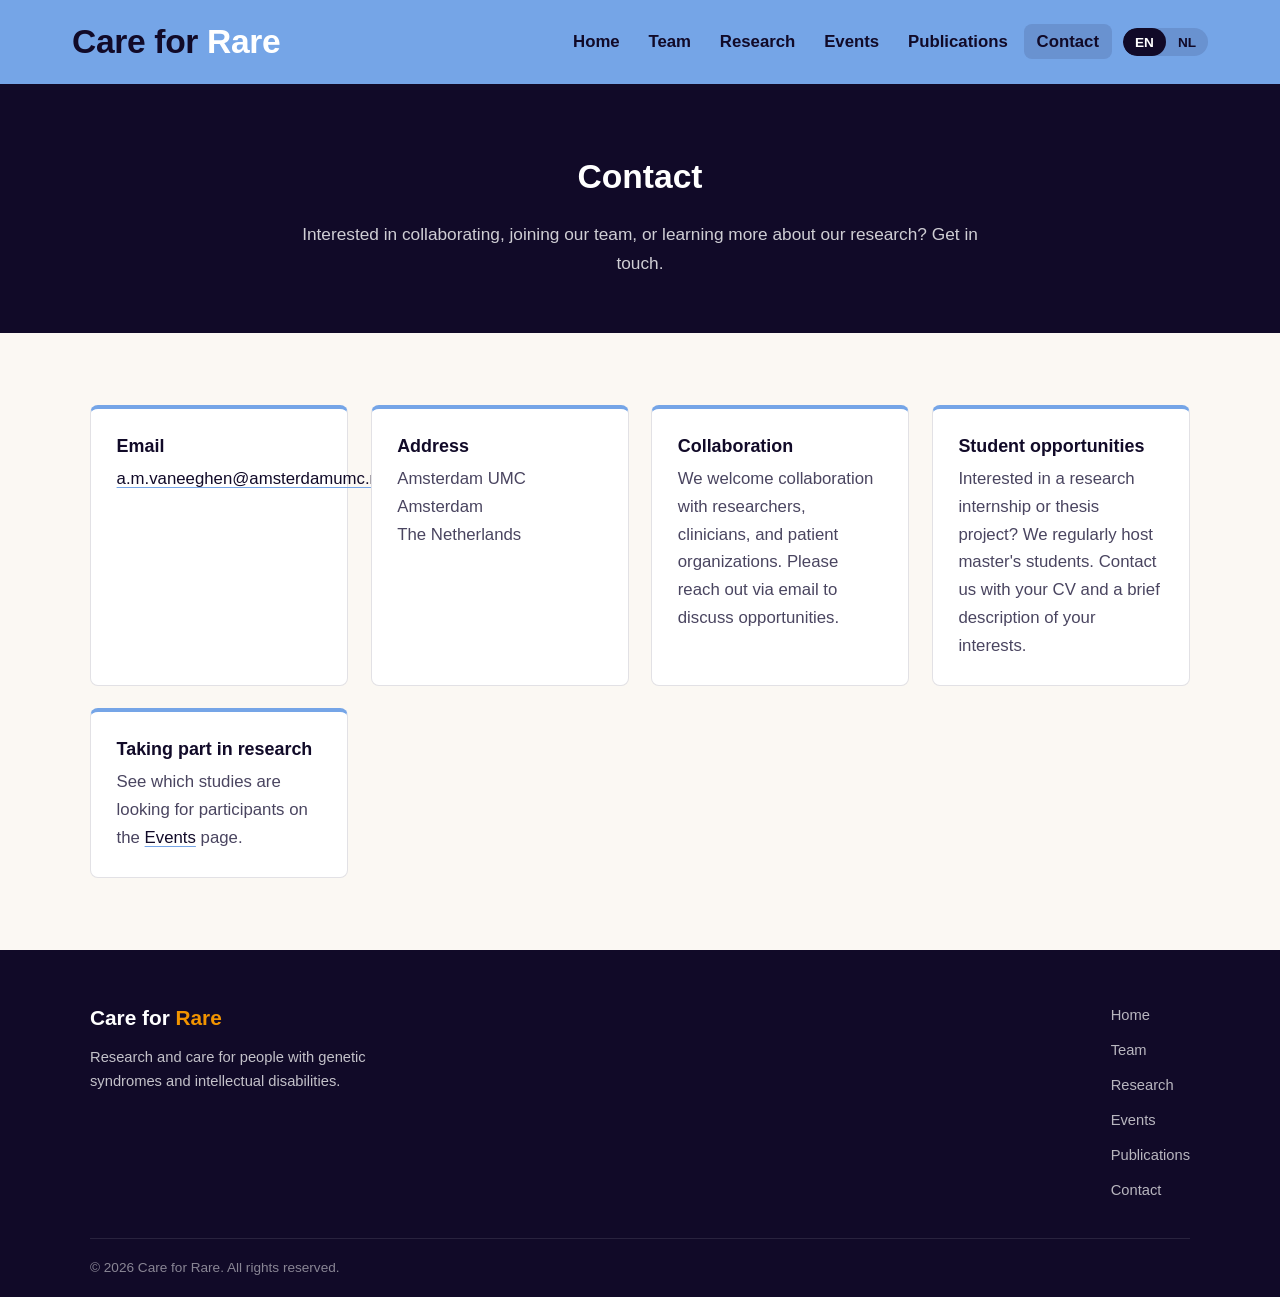
==== commit 3d0cf7a9: "Add files via upload" ====
--- a/contact.html
+++ b/contact.html
@@ -3,13 +3,13 @@
 <head>
   <meta charset="UTF-8">
   <meta name="viewport" content="width=device-width, initial-scale=1.0">
-  <title>Contact — Care for Rare</title>
+  <title>Contact | Care for Rare</title>
+  <meta name="description" content="Research and care for people with genetic syndromes and intellectual disabilities.">
   <link rel="stylesheet" href="style.css">
 </head>
 <body>
-
-  <!-- NAVIGATION -->
-  <nav class="navbar">
+  <a class="skip-link" href="#main"><span class="lang-en">Skip to content</span><span class="lang-nl">Naar de inhoud</span></a>
+  <nav class="navbar" aria-label="Main">
     <div class="nav-container">
       <a href="index.html" class="nav-logo"><span class="lang-en">Care for <span class="accent">Rare</span></span><span class="lang-nl">Zorg voor <span class="accent">zeldzaam</span></span></a>
       <ul class="nav-links">
@@ -18,94 +18,61 @@
         <li><a href="research.html"><span class="lang-en">Research</span><span class="lang-nl">Onderzoek</span></a></li>
         <li><a href="events.html"><span class="lang-en">Events</span><span class="lang-nl">Evenementen</span></a></li>
         <li><a href="publications.html"><span class="lang-en">Publications</span><span class="lang-nl">Publicaties</span></a></li>
-        <li><a href="contact.html" class="active">Contact</a></li>
+        <li><a href="contact.html" class="active" aria-current="page">Contact</a></li>
         <li>
-          <div class="lang-switch">
-            <button data-lang="en" class="active">EN</button>
-            <button data-lang="nl">NL</button>
+          <div class="lang-switch" role="group" aria-label="Language">
+            <button type="button" data-lang="en" class="active">EN</button>
+            <button type="button" data-lang="nl">NL</button>
           </div>
         </li>
       </ul>
-      <button class="nav-toggle" aria-label="Toggle menu">
+      <button class="nav-toggle" type="button" aria-label="Menu" aria-expanded="false">
         <span></span><span></span><span></span>
       </button>
     </div>
   </nav>
 
-  <main>
-    <!-- PAGE HERO -->
+  <main id="main">
     <section class="page-hero">
       <div class="hero-content">
-        <h1>Contact</h1>
-        <p class="lang-en">Interested in collaborating, joining our team, or learning more about our research? Get in touch.</p>
-        <p class="lang-nl">Geïnteresseerd in samenwerking, wilt u zich bij ons team aansluiten, of wilt u meer weten over ons onderzoek? Neem contact met ons op.</p>
+        <h1 class="lang-en">Contact</h1><h1 class="lang-nl">Contact</h1>
+        <p class="lang-en">Interested in collaborating, joining our team, or learning more about our research? Get in touch.</p><p class="lang-nl">Geïnteresseerd in samenwerking, wilt u zich bij ons team aansluiten, of wilt u meer weten over ons onderzoek? Neem contact met ons op.</p>
       </div>
     </section>
 
-    <!-- CONTACT CONTENT -->
     <section class="section">
       <div class="container">
-        <span class="eyebrow-dark lang-en">Get in touch</span>
-        <span class="eyebrow-dark lang-nl">Neem contact op</span>
-        <h2 class="section-title lang-en">We'd love to hear from you.</h2>
-        <h2 class="section-title lang-nl">Wij horen graag van u.</h2>
-
         <div class="contact-grid">
-          <div class="contact-info-block fade-in">
-            <h3>Email</h3>
-            <p>[e-mail]</p>
+          <div class="contact-info-block">
+            <h2 class="lang-en">Email</h2><h2 class="lang-nl">E-mail</h2>
+            <p><a href="mailto:a.m.vaneeghen@amsterdamumc.nl">a.m.vaneeghen@amsterdamumc.nl</a></p>
           </div>
-
-          <div class="contact-info-block fade-in">
-            <h3>
-              <span class="lang-en">Address</span>
-              <span class="lang-nl">Adres</span>
-            </h3>
-            <p>
-              [Department name]<br>
-              [Institution name]<br>
-              [Street address]<br>
-              [City, Postal code]<br>
-              <span class="lang-en">The Netherlands</span>
-              <span class="lang-nl">Nederland</span>
-            </p>
+          <div class="contact-info-block">
+            <h2 class="lang-en">Address</h2><h2 class="lang-nl">Adres</h2>
+            <p>Amsterdam UMC<br>Amsterdam<br><span class="lang-en">The Netherlands</span><span class="lang-nl">Nederland</span></p>
           </div>
-
-          <div class="contact-info-block fade-in">
-            <h3>
-              <span class="lang-en">Collaboration</span>
-              <span class="lang-nl">Samenwerking</span>
-            </h3>
-            <p>
-              <span class="lang-en">We welcome collaboration with researchers, clinicians, and patient organizations. Please reach out via email to discuss opportunities.</span>
-              <span class="lang-nl">Wij verwelkomen samenwerking met onderzoekers, clinici en patiëntenorganisaties. Neem contact op via e-mail om mogelijkheden te bespreken.</span>
-            </p>
+          <div class="contact-info-block">
+            <h2 class="lang-en">Collaboration</h2><h2 class="lang-nl">Samenwerking</h2>
+            <p class="lang-en">We welcome collaboration with researchers, clinicians, and patient organizations. Please reach out via email to discuss opportunities.</p><p class="lang-nl">Wij verwelkomen samenwerking met onderzoekers, clinici en patiëntenorganisaties. Neem contact op via e-mail om mogelijkheden te bespreken.</p>
           </div>
-
-          <div class="contact-info-block fade-in">
-            <h3>
-              <span class="lang-en">Student opportunities</span>
-              <span class="lang-nl">Stageplekken</span>
-            </h3>
-            <p>
-              <span class="lang-en">Interested in a research internship or thesis project? We regularly host master's students. Contact us with your CV and a brief description of your interests.</span>
-              <span class="lang-nl">Geïnteresseerd in een onderzoeksstage of afstudeerproject? Wij begeleiden regelmatig masterstudenten. Neem contact met ons op met uw CV en een korte beschrijving van uw interesses.</span>
-            </p>
+          <div class="contact-info-block">
+            <h2 class="lang-en">Student opportunities</h2><h2 class="lang-nl">Stageplekken</h2>
+            <p class="lang-en">Interested in a research internship or thesis project? We regularly host master's students. Contact us with your CV and a brief description of your interests.</p><p class="lang-nl">Geïnteresseerd in een onderzoeksstage of afstudeerproject? Wij begeleiden regelmatig masterstudenten. Neem contact met ons op met uw cv en een korte beschrijving van uw interesses.</p>
+          </div>
+          <div class="contact-info-block">
+            <h2 class="lang-en">Taking part in research</h2><h2 class="lang-nl">Deelnemen aan onderzoek</h2>
+            <p class="lang-en">See which studies are looking for participants on the <a href="events.html">Events</a> page.</p><p class="lang-nl">Bekijk welke studies deelnemers zoeken op de pagina <a href="events.html">Evenementen</a>.</p>
           </div>
         </div>
       </div>
     </section>
   </main>
 
-  <!-- FOOTER -->
   <footer class="footer">
     <div class="footer-content">
       <div>
         <div class="footer-logo"><span class="lang-en">Care for <span class="accent">Rare</span></span><span class="lang-nl">Zorg voor <span class="accent">zeldzaam</span></span></div>
-        <p>
-          <span class="lang-en">Research for individuals with intellectual disabilities and rare genetic conditions.</span>
-          <span class="lang-nl">Onderzoek voor mensen met verstandelijke beperkingen en zeldzame genetische aandoeningen.</span>
-        </p>
+        <p><span class="lang-en">Research and care for people with genetic syndromes and intellectual disabilities.</span><span class="lang-nl">Onderzoek en zorg voor mensen met genetische syndromen en verstandelijke beperkingen.</span></p>
       </div>
       <ul class="footer-links">
         <li><a href="index.html">Home</a></li>
@@ -117,7 +84,7 @@
       </ul>
     </div>
     <div class="footer-bottom">
-      <p>&copy; 2026 Care for Rare. <span class="lang-en">All rights reserved.</span><span class="lang-nl">Alle rechten voorbehouden.</span></p>
+      <p>&copy; 2026 <span class="lang-en">Care for Rare</span><span class="lang-nl">Zorg voor zeldzaam</span>. <span class="lang-en">All rights reserved.</span><span class="lang-nl">Alle rechten voorbehouden.</span></p>
     </div>
   </footer>
 
--- a/style.css
+++ b/style.css
@@ -1,580 +1,206 @@
 /* ================================================================
-   CARE FOR RARE — style.css
-   Palette:
-     --navy       #1B2A4A   (dark blue base — navbar, hero, dark sections)
-     --beige      #F5F0E8   (light warm beige — page background, cards)
-     --beige-mid  #EDE7D9   (slightly deeper beige — alternate bands)
-     --orange     #E07B2F   (accent — logo, buttons, eyebrows)
-     --blue-hl    #4A87C2   (lighter blue — highlights, tags, hl spans)
-     --white      #FFFFFF
-     --text-dark  #1B2A4A
-     --text-soft  #4A5568
+   CARE FOR RARE / ZORG VOOR ZELDZAAM  style.css
+   Palette
+     --navy      #110A28  hero, dark sections, footer, text
+     --red       #E6000F  accent (sparingly)
+     --orange    #F29400  buttons, numbers, recruiting label
+     --blue      #75A5E7  navbar, highlights
+     --sky       #65B5D5  secondary accent
+     --beige     #FBF8F3  page background
 ================================================================ */
 
-@import url('https://fonts.googleapis.com/css2?family=Inter:wght@300;400;500;600;700&family=Lora:wght@400;600&display=swap');
-
-/* ── RESET & BASE ── */
 *, *::before, *::after { box-sizing: border-box; margin: 0; padding: 0; }
 
 :root {
-  --navy:      #1B2A4A;
-  --beige:     #F5F0E8;
-  --beige-mid: #EDE7D9;
-  --orange:    #E07B2F;
-  --blue-hl:   #4A87C2;
-  --white:     #FFFFFF;
-  --text-dark: #1B2A4A;
-  --text-soft: #4A5568;
-  --radius:    8px;
-  --nav-h:     80px;
+  --navy: #110A28;
+  --red: #E6000F;
+  --orange: #F29400;
+  --blue: #75A5E7;
+  --sky: #65B5D5;
+  --beige: #FBF8F3;
+  --card: #FFFFFF;
+  --white: #FFFFFF;
+  --text: #110A28;
+  --text-soft: #4A4560;
+  --line: rgba(17,10,40,0.12);
+  --radius: 8px;
+  --nav-h: 84px;
+  --logo-size: clamp(1.5rem, 3.2vw, 2.1rem);
+  --font: Calibri, Carlito, 'Segoe UI', 'Trebuchet MS', Arial, sans-serif;
 }
 
-html { scroll-behavior: smooth; }
-
-body {
-  font-family: 'Inter', sans-serif;
-  background: var(--beige);
-  color: var(--text-dark);
-  line-height: 1.7;
-  font-size: 1rem;
-}
-
-a { color: inherit; text-decoration: none; }
+html { scroll-behavior: smooth; scroll-padding-top: calc(var(--nav-h) + 1rem); }
+body { font-family: var(--font); background: var(--beige); color: var(--text); line-height: 1.65; font-size: 1.05rem; }
+a { color: inherit; }
 img { display: block; max-width: 100%; }
 
-/* ── LANGUAGE TOGGLE ── */
-html[lang="en"] .lang-nl { display: none; }
-html[lang="nl"] .lang-en { display: none; }
-
-/* ── TYPOGRAPHY ── */
-h1, h2, h3, h4 {
-  font-family: 'Lora', serif;
-  color: var(--text-dark);
-  line-height: 1.25;
-}
-h1 { font-size: clamp(2rem, 4.5vw, 3rem); font-weight: 600; }
-h2 { font-size: clamp(1.5rem, 3vw, 2rem); font-weight: 600; }
-h3 { font-size: 1.15rem; font-weight: 600; }
+html[lang="en"] .lang-nl { display: none !important; }
+html[lang="nl"] .lang-en { display: none !important; }
+
+h1, h2, h3, h4 { color: var(--text); line-height: 1.25; }
+h1 { font-size: var(--logo-size); font-weight: 700; }
+h2 { font-size: clamp(1.3rem, 2.4vw, 1.65rem); font-weight: 700; }
+h3 { font-size: 1.12rem; font-weight: 700; }
+h4 { font-size: 1.05rem; font-weight: 700; }
+
+:focus-visible { outline: 3px solid var(--orange); outline-offset: 3px; border-radius: 4px; }
+.skip-link { position: absolute; left: -9999px; top: 0; background: var(--navy); color: var(--white); padding: .6rem 1rem; z-index: 200; }
+.skip-link:focus { left: 1rem; top: 1rem; }
 
 /* ── NAVBAR ── */
-.navbar {
-  position: sticky;
-  top: 0;
-  z-index: 100;
-  background: var(--navy);
-  border-bottom: 1px solid rgba(255,255,255,0.08);
-  transition: box-shadow 0.2s;
-}
-.navbar.scrolled { box-shadow: 0 2px 20px rgba(0,0,0,0.25); }
-
-.nav-container {
-  max-width: 1200px;
-  margin: 0 auto;
-  padding: 0 2rem;
-  display: flex;
-  align-items: center;
-  justify-content: space-between;
-  height: var(--nav-h);
-}
-
-.nav-logo {
-  font-family: 'Lora', serif;
-  font-size: 1.55rem;
-  font-weight: 600;
-  color: var(--white);
-  letter-spacing: -0.02em;
-  flex-shrink: 0;
-}
-.nav-logo .accent { color: var(--orange); }
-
-.nav-links {
-  display: flex;
-  align-items: center;
-  gap: 0.3rem;
-  list-style: none;
-}
-
-.nav-links a {
-  color: rgba(255,255,255,0.82);
-  font-size: 0.92rem;
-  font-weight: 500;
-  padding: 0.45rem 0.85rem;
-  border-radius: var(--radius);
-  transition: color 0.2s, background 0.2s;
-}
-.nav-links a:hover,
-.nav-links a.active {
-  color: var(--white);
-  background: rgba(255,255,255,0.1);
-}
-
-/* language switch */
-.lang-switch {
-  display: flex;
-  align-items: center;
-  background: rgba(255,255,255,0.1);
-  border-radius: 20px;
-  overflow: hidden;
-  margin-left: 0.5rem;
-}
-.lang-switch button {
-  border: none;
-  background: transparent;
-  color: rgba(255,255,255,0.65);
-  font-size: 0.8rem;
-  font-weight: 600;
-  padding: 0.35rem 0.7rem;
-  cursor: pointer;
-  letter-spacing: 0.04em;
-  transition: color 0.15s, background 0.15s;
-}
-.lang-switch button.active {
-  background: var(--orange);
-  color: var(--white);
-  border-radius: 20px;
-}
-
-/* mobile toggle */
-.nav-toggle {
-  display: none;
-  flex-direction: column;
-  gap: 5px;
-  background: none;
-  border: none;
-  cursor: pointer;
-  padding: 6px;
-}
-.nav-toggle span {
-  display: block;
-  width: 24px;
-  height: 2px;
-  background: var(--white);
-  border-radius: 2px;
-}
-
-/* ── HERO (homepage) ── */
-.hero {
-  background: var(--navy);
-  color: var(--white);
-  padding: 6rem 2rem 5rem;
-  display: flex;
-  align-items: center;
-  justify-content: center;
-  min-height: 62vh;
-}
-.hero .hero-content {
-  max-width: 760px;
-  width: 100%;
-}
-.hero h1 { color: var(--white); margin-bottom: 1.4rem; }
-.hero .hero-lead {
-  font-size: 1.2rem;
-  line-height: 1.6;
-  margin-bottom: 1rem;
-  color: rgba(255,255,255,0.9);
-}
-.hero .hero-lead .accent { color: var(--orange); font-weight: 600; }
-.hero p { color: rgba(255,255,255,0.75); margin-bottom: 2rem; }
-.hero-cta { display: flex; gap: 1rem; flex-wrap: wrap; }
-
-/* ── PAGE HERO (inner pages) ── */
-.page-hero {
-  background: var(--navy);
-  color: var(--white);
-  padding: 5rem 2rem 4rem;
-  text-align: center;
-}
+.navbar { position: sticky; top: 0; z-index: 100; background: var(--blue); transition: box-shadow .2s; }
+.navbar.scrolled { box-shadow: 0 2px 18px rgba(17,10,40,.18); }
+.nav-container { max-width: 1200px; margin: 0 auto; padding: 0 2rem; height: var(--nav-h);
+  display: flex; align-items: center; justify-content: space-between; gap: 1rem; }
+.nav-logo { font-size: var(--logo-size); font-weight: 700; color: var(--navy); text-decoration: none; letter-spacing: -.01em; flex-shrink: 0; }
+.nav-logo .accent { color: var(--white); }
+.nav-links { display: flex; align-items: center; gap: .2rem; list-style: none; }
+.nav-links a { color: var(--navy); font-weight: 700; padding: .5rem .8rem; border-radius: var(--radius); text-decoration: none; transition: background .15s; }
+.nav-links a:hover, .nav-links a.active { background: rgba(17,10,40,.12); }
+.lang-switch { display: flex; background: rgba(17,10,40,.12); border-radius: 20px; overflow: hidden; margin-left: .5rem; }
+.lang-switch button { border: none; background: transparent; color: var(--navy); font: 700 .85rem var(--font); padding: .4rem .75rem; cursor: pointer; border-radius: 20px; }
+.lang-switch button.active { background: var(--navy); color: var(--white); }
+.nav-toggle { display: none; flex-direction: column; gap: 5px; background: none; border: none; cursor: pointer; padding: 6px; }
+.nav-toggle span { display: block; width: 26px; height: 2px; background: var(--navy); border-radius: 2px; }
+
+/* ── HERO ── */
+.hero, .page-hero { background: var(--navy); color: var(--white); text-align: center; }
+.hero { padding: 5rem 2rem 4.5rem; }
+.page-hero { padding: 4.5rem 2rem 3.5rem; }
+.hero .hero-content { max-width: 820px; margin: 0 auto; }
 .page-hero .hero-content { max-width: 700px; margin: 0 auto; }
-.page-hero h1 { color: var(--white); margin-bottom: 1rem; }
-.page-hero p {
-  color: rgba(255,255,255,0.78);
-  font-size: 1.1rem;
-}
+.hero h1, .page-hero h1 { color: var(--white); margin-bottom: 1.4rem; }
+.hero-lead { font-size: clamp(1.15rem, 2vw, 1.35rem); line-height: 1.55; color: var(--white); margin-bottom: 1.2rem; }
+.hero-body { color: rgba(255,255,255,.82); margin-bottom: 1rem; }
+.hl { color: var(--blue); font-weight: 700; }
+.page-hero p { color: rgba(255,255,255,.8); font-size: 1.08rem; }
+.hero-cta { display: flex; gap: 1rem; flex-wrap: wrap; justify-content: center; margin-top: 2rem; }
 
 /* ── BUTTONS ── */
-.btn {
-  display: inline-block;
-  padding: 0.75rem 1.7rem;
-  border-radius: var(--radius);
-  font-size: 0.95rem;
-  font-weight: 600;
-  cursor: pointer;
-  border: 2px solid transparent;
-  transition: background 0.2s, color 0.2s, border-color 0.2s, transform 0.15s;
-  text-align: center;
-}
-.btn:hover { transform: translateY(-1px); }
-
-.btn-primary {
-  background: var(--orange);
-  color: var(--white);
-  border-color: var(--orange);
-}
-.btn-primary:hover,
-.btn-primary:focus,
-.btn-primary:active {
-  background: var(--blue-hl);
-  border-color: var(--blue-hl);
-  color: var(--white);
-}
-
-.btn-ghost {
-  background: transparent;
-  color: var(--white);
-  border-color: rgba(255,255,255,0.5);
-}
-.btn-ghost:hover {
-  background: rgba(255,255,255,0.12);
-  border-color: var(--white);
-}
-
-/* ── INTRO BAND ── */
-.intro-band {
-  background: var(--navy);
-  color: var(--white);
-  padding: 4rem 2rem;
-  border-top: 1px solid rgba(255,255,255,0.06);
-}
-.intro-band .container { max-width: 820px; margin: 0 auto; }
-.intro-lead {
-  font-size: 1.18rem;
-  line-height: 1.75;
-  color: rgba(255,255,255,0.9);
-}
-.intro-lead .hl {
-  color: var(--blue-hl);
-  font-weight: 600;
-}
+.btn { display: inline-block; padding: .75rem 1.7rem; border-radius: var(--radius); font: 700 1rem var(--font);
+  text-decoration: none; border: 2px solid transparent; transition: background .2s, border-color .2s, color .2s; }
+.btn-primary { background: var(--orange); border-color: var(--orange); color: var(--navy); }
+.btn-ghost { background: transparent; border-color: var(--orange); color: var(--white); }
+.btn-primary:hover, .btn-ghost:hover { background: var(--blue); border-color: var(--blue); color: var(--navy); }
 
 /* ── SECTIONS ── */
-.section { padding: 5rem 2rem; }
-.section-dark {
-  background: var(--navy);
-  color: var(--white);
-}
-.section-dark h2,
-.section-dark h3 { color: var(--white); }
-.section-dark p { color: rgba(255,255,255,0.8); }
-
+.section { padding: 4.5rem 2rem; }
+.section-tight { padding-top: 0; }
+.section-dark { background: var(--navy); color: var(--white); }
+.section-dark h2, .section-dark h3 { color: var(--white); }
 .container { max-width: 1100px; margin: 0 auto; }
-
-/* ── EYEBROWS ── */
-.eyebrow-dark {
-  display: block;
-  font-size: 0.78rem;
-  font-weight: 700;
-  letter-spacing: 0.13em;
-  text-transform: uppercase;
-  color: var(--orange);
-  margin-bottom: 0.6rem;
-}
-
-/* ── SECTION TITLE ── */
-.section-title {
-  font-size: clamp(1.5rem, 3vw, 2rem);
-  margin-bottom: 2.5rem;
-  color: var(--text-dark);
-}
-.section-dark .section-title { color: var(--white); }
-
-/* ── WHO WE ARE (combined hero intro) ── */
-.who-band {
-  background: var(--navy);
-  color: var(--white);
-  padding: 0 2rem 4.5rem;
-  border-top: none;
-}
-.who-band .container { max-width: 820px; margin: 0 auto; }
-.who-band p {
-  font-size: 1.1rem;
-  color: rgba(255,255,255,0.85);
-  line-height: 1.75;
-}
-.who-band .hl {
-  color: var(--blue-hl);
-  font-weight: 600;
-}
-
-/* ── THEME GRID (What do we do?) ── */
-.theme-grid {
-  display: grid;
-  grid-template-columns: repeat(auto-fit, minmax(240px, 1fr));
-  gap: 1.5rem;
-}
-
-.theme-card {
-  background: var(--beige-mid);
-  border: 1px solid rgba(27,42,74,0.08);
-  border-radius: var(--radius);
-  padding: 2rem 1.6rem;
-  transition: box-shadow 0.2s, transform 0.2s;
-  display: block;
-  color: var(--text-dark);
-}
-.theme-card:hover {
-  box-shadow: 0 6px 24px rgba(27,42,74,0.1);
-  transform: translateY(-3px);
-}
-.theme-icon {
-  font-size: 2rem;
-  display: block;
-  margin-bottom: 0.9rem;
-}
-.theme-card h3 { font-size: 1.05rem; margin-bottom: 0.5rem; }
-.theme-card p { font-size: 0.92rem; color: var(--text-soft); margin-bottom: 0.9rem; }
-
-/* ── TAGS ── */
-.tag {
-  display: inline-block;
-  font-size: 0.72rem;
-  font-weight: 700;
-  letter-spacing: 0.07em;
-  text-transform: uppercase;
-  padding: 0.2rem 0.6rem;
-  border-radius: 4px;
-  margin-top: 0.25rem;
-}
-.tag-blue   { background: rgba(74,135,194,0.15); color: var(--blue-hl); }
-.tag-orange { background: rgba(224,123,47,0.15);  color: var(--orange); }
-.tag-teal   { background: rgba(74,135,194,0.15);  color: var(--blue-hl); }
-.tag-red    { background: rgba(224,123,47,0.12);  color: var(--orange); }
-
-/* ── MISSION (Why do we do this?) ── */
-.mission-list { display: flex; flex-direction: column; gap: 2rem; }
-.mission-item {
-  display: flex;
-  gap: 1.8rem;
-  align-items: flex-start;
-}
-.mission-num {
-  font-family: 'Lora', serif;
-  font-size: 1.5rem;
-  font-weight: 600;
-  color: var(--orange);
-  flex-shrink: 0;
-  min-width: 2.5rem;
-  line-height: 1.1;
-}
-.mission-item h3 { margin-bottom: 0.4rem; }
-.mission-item p { color: rgba(255,255,255,0.78); font-size: 0.97rem; }
-
-/* ── CTA BAND ── */
-.cta-band {
-  background: var(--beige-mid);
-  padding: 5rem 2rem;
-  text-align: center;
-  border-top: 1px solid rgba(27,42,74,0.08);
-}
-.cta-band h2 { margin-bottom: 0.75rem; }
-.cta-band p { color: var(--text-soft); margin-bottom: 1.75rem; font-size: 1.05rem; }
-
-/* ── TEAM GRID ── */
-.team-grid {
-  display: grid;
-  grid-template-columns: repeat(auto-fit, minmax(220px, 1fr));
-  gap: 1.5rem;
-}
-.team-card {
-  background: var(--beige-mid);
-  border-radius: var(--radius);
-  padding: 2rem 1.5rem;
-  text-align: center;
-  border: 1px solid rgba(27,42,74,0.07);
-}
-.team-avatar {
-  width: 64px;
-  height: 64px;
-  background: var(--navy);
-  color: var(--white);
-  border-radius: 50%;
-  display: flex;
-  align-items: center;
-  justify-content: center;
-  font-weight: 700;
-  font-size: 0.85rem;
-  margin: 0 auto 1rem;
-  letter-spacing: 0.04em;
-}
-.team-card h3 { font-size: 1.05rem; margin-bottom: 0.25rem; }
-.team-role { font-size: 0.85rem; color: var(--orange); font-weight: 600; margin-bottom: 0.6rem; }
-.team-card p { font-size: 0.9rem; color: var(--text-soft); }
-
-/* ── RESEARCH ROWS ── */
-.research-row {
-  display: flex;
-  gap: 2rem;
-  align-items: flex-start;
-  padding: 2.5rem 0;
-  border-bottom: 1px solid rgba(27,42,74,0.08);
-}
+.container.narrow { max-width: 820px; }
+.section-heading { font-size: var(--logo-size); text-align: center; margin-bottom: .8rem; }
+.section-intro { text-align: center; color: var(--text-soft); margin-bottom: 2.2rem; }
+.section-title { margin-bottom: 1.2rem; }
+.empty-state { color: var(--text-soft); background: var(--card); border: 1px dashed var(--line); border-radius: var(--radius); padding: 1.4rem 1.6rem; }
+
+/* ── THEME CARDS ── */
+.theme-grid { display: grid; grid-template-columns: repeat(auto-fit, minmax(230px, 1fr)); gap: 1.4rem; }
+.theme-card { display: block; background: var(--card); border: 1px solid var(--line); border-top: 4px solid var(--blue);
+  border-radius: var(--radius); padding: 1.8rem 1.5rem; text-decoration: none; color: var(--text); transition: border-color .2s; }
+.theme-card:hover { border-top-color: var(--orange); }
+.theme-icon { font-size: 1.9rem; display: block; margin-bottom: .8rem; }
+.theme-card h3 { margin-bottom: .45rem; }
+.theme-card p { color: var(--text-soft); font-size: .97rem; }
+
+/* ── MISSION ── */
+.mission-list { display: flex; flex-direction: column; gap: 2.2rem; margin-top: 2rem; }
+.mission-item { display: flex; gap: 1.6rem; align-items: flex-start; }
+.mission-num { font-size: 1.7rem; font-weight: 700; color: var(--orange); min-width: 2.6rem; line-height: 1.1; }
+.mission-item h3 { margin-bottom: .4rem; }
+.mission-item p { color: rgba(255,255,255,.8); }
+
+/* ── CTA ── */
+.cta-band { background: var(--card); padding: 4.5rem 2rem; text-align: center; border-top: 1px solid var(--line); }
+.cta-band h2 { margin-bottom: .7rem; }
+.cta-band p { color: var(--text-soft); margin-bottom: 1.6rem; }
+
+/* ── RESEARCH ── */
+.research-row { display: flex; gap: 2rem; align-items: flex-start; padding: 2.6rem 0; border-bottom: 1px solid var(--line); }
+.research-row:first-child { padding-top: 0; }
 .research-row:last-child { border-bottom: none; }
-.research-icon {
-  font-size: 1.8rem;
-  width: 60px;
-  height: 60px;
-  display: flex;
-  align-items: center;
-  justify-content: center;
-  border-radius: var(--radius);
-  flex-shrink: 0;
-}
-.bg-blue   { background: rgba(74,135,194,0.15); }
-.bg-orange { background: rgba(224,123,47,0.15); }
-.bg-teal   { background: rgba(74,135,194,0.12); }
-.bg-red    { background: rgba(224,123,47,0.12); }
-
-.research-row h3 { margin-bottom: 0.5rem; }
-.research-row h4 { margin-top: 1.2rem; margin-bottom: 0.3rem; color: var(--orange); font-size: 0.95rem; }
-.trials-list { padding-left: 1.2rem; color: var(--text-soft); font-size: 0.95rem; }
-.trials-list li { margin-bottom: 0.3rem; }
+.research-icon { font-size: 1.8rem; width: 60px; height: 60px; display: flex; align-items: center; justify-content: center; border-radius: var(--radius); flex-shrink: 0; }
+.bg-blue { background: rgba(117,165,231,.22); }
+.bg-teal { background: rgba(101,181,213,.22); }
+.bg-orange { background: rgba(242,148,0,.18); }
+.bg-red { background: rgba(230,0,15,.1); }
+.research-body { flex: 1; max-width: 760px; }
+.research-body > h2 { margin-bottom: .6rem; }
+.research-body > p { color: var(--text-soft); }
+.list-intro { margin-top: 1.2rem; font-weight: 700; color: var(--text) !important; }
+.plain-list { list-style: none; margin-top: .4rem; }
+.plain-list li { padding: .45rem 0 .45rem 1rem; border-left: 3px solid var(--sky); margin-bottom: .4rem; }
+.project { background: var(--card); border: 1px solid var(--line); border-left: 4px solid var(--blue); border-radius: var(--radius);
+  padding: 1.3rem 1.5rem; margin-top: 1.2rem; }
+.project h4 { margin-bottom: .4rem; display: flex; flex-wrap: wrap; align-items: center; gap: .6rem; }
+.project p { color: var(--text-soft); font-size: .98rem; }
+.project-meta { margin-top: .7rem; font-size: .92rem !important; }
+.project-meta a, .team-links a, .contact-info-block a, .pub-card a { color: var(--navy); text-decoration-color: var(--blue); text-underline-offset: 3px; }
+.badge { display: inline-block; background: var(--orange); color: var(--navy); font-size: .8rem; font-weight: 700;
+  padding: .18rem .65rem; border-radius: 20px; text-decoration: none; white-space: nowrap; }
+.badge:hover { background: var(--blue); }
+.more { margin-top: .8rem; }
+.more summary { cursor: pointer; font-weight: 700; color: var(--navy); }
+.more p { margin-top: .7rem; }
+
+/* ── TEAM ── */
+.team-grid { display: grid; grid-template-columns: repeat(auto-fit, minmax(min(100%, 440px), 1fr)); gap: 1.5rem; }
+.team-card { display: flex; gap: 1.3rem; align-items: flex-start; background: var(--card); border: 1px solid var(--line); border-radius: var(--radius); padding: 1.6rem; }
+.team-avatar { position: relative; width: 84px; height: 84px; flex-shrink: 0; border-radius: 50%; background: var(--navy); color: var(--white);
+  display: flex; align-items: center; justify-content: center; font-weight: 700; overflow: hidden; }
+.team-avatar img { position: absolute; inset: 0; width: 100%; height: 100%; object-fit: cover; }
+.team-card h3 { margin-bottom: .1rem; }
+.team-role { color: var(--text-soft); font-weight: 700; font-size: .92rem; margin-bottom: .6rem; border-bottom: 2px solid var(--orange); display: inline-block; }
+.team-card p { font-size: .95rem; color: var(--text-soft); }
+.team-links { display: flex; gap: 1rem; margin-top: .8rem; font-weight: 700; }
 
 /* ── EVENTS ── */
-.event-list { display: flex; flex-direction: column; gap: 1.2rem; }
-.event-card {
-  background: var(--beige-mid);
-  border-radius: var(--radius);
-  padding: 1.8rem 2rem;
-  border: 1px solid rgba(27,42,74,0.07);
-}
-.event-date {
-  font-size: 0.82rem;
-  font-weight: 600;
-  color: var(--blue-hl);
-  text-transform: uppercase;
-  letter-spacing: 0.08em;
-  margin-bottom: 0.4rem;
-}
-.event-card h3 { margin-bottom: 0.5rem; }
-.event-card p { color: var(--text-soft); font-size: 0.94rem; margin-bottom: 0.8rem; }
-.event-tag {
-  display: inline-block;
-  font-size: 0.72rem;
-  font-weight: 700;
-  letter-spacing: 0.07em;
-  text-transform: uppercase;
-  background: rgba(74,135,194,0.15);
-  color: var(--blue-hl);
-  padding: 0.2rem 0.65rem;
-  border-radius: 4px;
-}
+.event-list { display: flex; flex-direction: column; gap: 1.1rem; }
+.event-card { background: var(--card); border: 1px solid var(--line); border-radius: var(--radius); padding: 1.5rem 1.7rem; }
+.event-card h3 { display: flex; flex-wrap: wrap; align-items: center; gap: .6rem; margin-bottom: .4rem; }
+.event-card p { color: var(--text-soft); }
 
 /* ── PUBLICATIONS ── */
-.pub-list { display: flex; flex-direction: column; gap: 1rem; margin-top: 1.2rem; }
-.pub-card {
-  background: var(--beige-mid);
-  border-radius: var(--radius);
-  padding: 1.5rem 1.8rem;
-  border: 1px solid rgba(27,42,74,0.07);
-}
-.pub-meta {
-  font-size: 0.8rem;
-  color: var(--text-soft);
-  margin-bottom: 0.4rem;
-}
-.pub-journal { color: var(--blue-hl); font-weight: 600; }
-.pub-card h3 { font-size: 1rem; margin-bottom: 0.35rem; }
-.pub-card p { font-size: 0.88rem; color: var(--text-soft); }
+.year { margin: 2.5rem 0 1rem; color: var(--orange); }
+.pub-list { display: flex; flex-direction: column; gap: 1rem; }
+.pub-card { background: var(--card); border: 1px solid var(--line); border-radius: var(--radius); padding: 1.3rem 1.6rem; }
+.pub-meta { font-size: .88rem; color: var(--text-soft); }
+.pub-journal { font-weight: 700; }
+.pub-card h3 { font-size: 1.05rem; margin: .3rem 0; }
+.pub-card p { font-size: .93rem; color: var(--text-soft); }
 
 /* ── CONTACT ── */
-.contact-grid {
-  display: grid;
-  grid-template-columns: repeat(auto-fit, minmax(240px, 1fr));
-  gap: 1.5rem;
-}
-.contact-info-block {
-  background: var(--beige-mid);
-  border-radius: var(--radius);
-  padding: 1.8rem;
-  border: 1px solid rgba(27,42,74,0.07);
-}
-.contact-info-block h3 {
-  font-size: 0.8rem;
-  font-weight: 700;
-  letter-spacing: 0.1em;
-  text-transform: uppercase;
-  color: var(--orange);
-  margin-bottom: 0.6rem;
-}
-.contact-info-block p { color: var(--text-soft); font-size: 0.95rem; line-height: 1.6; }
+.contact-grid { display: grid; grid-template-columns: repeat(auto-fit, minmax(250px, 1fr)); gap: 1.4rem; }
+.contact-info-block { background: var(--card); border: 1px solid var(--line); border-top: 4px solid var(--blue); border-radius: var(--radius); padding: 1.6rem; }
+.contact-info-block h2 { font-size: 1.12rem; margin-bottom: .5rem; }
+.contact-info-block p { color: var(--text-soft); }
 
 /* ── FOOTER ── */
-.footer {
-  background: var(--navy);
-  color: rgba(255,255,255,0.75);
-  padding: 3.5rem 2rem 0;
-}
-.footer-content {
-  max-width: 1100px;
-  margin: 0 auto;
-  display: flex;
-  gap: 3rem;
-  flex-wrap: wrap;
-  justify-content: space-between;
-  padding-bottom: 2.5rem;
-  border-bottom: 1px solid rgba(255,255,255,0.08);
-}
-.footer-logo {
-  font-family: 'Lora', serif;
-  font-size: 1.25rem;
-  font-weight: 600;
-  color: var(--white);
-  margin-bottom: 0.75rem;
-}
+.footer { background: var(--navy); color: rgba(255,255,255,.75); padding: 3.2rem 2rem 0; }
+.footer-content { max-width: 1100px; margin: 0 auto; display: flex; gap: 3rem; flex-wrap: wrap; justify-content: space-between;
+  padding-bottom: 2.2rem; border-bottom: 1px solid rgba(255,255,255,.1); }
+.footer-logo { font-size: 1.3rem; font-weight: 700; color: var(--white); margin-bottom: .6rem; }
 .footer-logo .accent { color: var(--orange); }
-.footer-content > div p {
-  font-size: 0.88rem;
-  line-height: 1.6;
-  max-width: 320px;
-}
-.footer-links {
-  list-style: none;
-  display: flex;
-  flex-direction: column;
-  gap: 0.5rem;
-}
-.footer-links a {
-  font-size: 0.88rem;
-  color: rgba(255,255,255,0.65);
-  transition: color 0.15s;
-}
+.footer-content > div p { font-size: .92rem; max-width: 320px; }
+.footer-links { list-style: none; display: flex; flex-direction: column; gap: .45rem; }
+.footer-links a { font-size: .92rem; color: rgba(255,255,255,.7); text-decoration: none; }
 .footer-links a:hover { color: var(--white); }
-.footer-bottom {
-  max-width: 1100px;
-  margin: 0 auto;
-  padding: 1.2rem 0;
-  font-size: 0.8rem;
-  color: rgba(255,255,255,0.4);
-}
-
-/* ── FADE-IN ── */
-.fade-in { opacity: 0; transform: translateY(18px); transition: opacity 0.5s ease, transform 0.5s ease; }
-.fade-in.visible { opacity: 1; transform: none; }
+.footer-bottom { max-width: 1100px; margin: 0 auto; padding: 1.1rem 0; font-size: .85rem; color: rgba(255,255,255,.5); }
 
 /* ── RESPONSIVE ── */
-@media (max-width: 768px) {
-  :root { --nav-h: 68px; }
-
+@media (max-width: 860px) {
+  :root { --nav-h: 70px; }
   .nav-toggle { display: flex; }
-  .nav-links {
-    display: none;
-    position: fixed;
-    top: var(--nav-h);
-    left: 0; right: 0;
-    background: var(--navy);
-    flex-direction: column;
-    align-items: flex-start;
-    padding: 1rem 1.5rem 2rem;
-    gap: 0.25rem;
-    border-top: 1px solid rgba(255,255,255,0.08);
-    z-index: 99;
-  }
+  .nav-links { display: none; position: fixed; top: var(--nav-h); left: 0; right: 0; background: var(--blue);
+    flex-direction: column; align-items: flex-start; padding: 1rem 1.5rem 1.5rem; box-shadow: 0 8px 20px rgba(17,10,40,.15); }
   .nav-links.open { display: flex; }
   .nav-links li { width: 100%; }
-  .nav-links a { display: block; padding: 0.6rem 0.5rem; font-size: 1rem; }
-
-  .hero { padding: 4rem 1.5rem 3.5rem; min-height: auto; }
-  .section { padding: 3.5rem 1.5rem; }
-  .research-row { flex-direction: column; gap: 1rem; }
-  .mission-item { flex-direction: column; gap: 0.75rem; }
-  .footer-content { flex-direction: column; gap: 2rem; }
+  .nav-links a { display: block; padding: .65rem .5rem; }
+  .lang-switch { margin: .6rem 0 0; display: inline-flex; }
+  .hero { padding: 3.5rem 1.4rem; }
+  .section { padding: 3.2rem 1.4rem; }
+  .research-row, .mission-item { flex-direction: column; gap: .9rem; }
+  .team-card { flex-direction: column; }
 }
+@media (prefers-reduced-motion: reduce) { html { scroll-behavior: auto; } * { transition: none !important; } }
